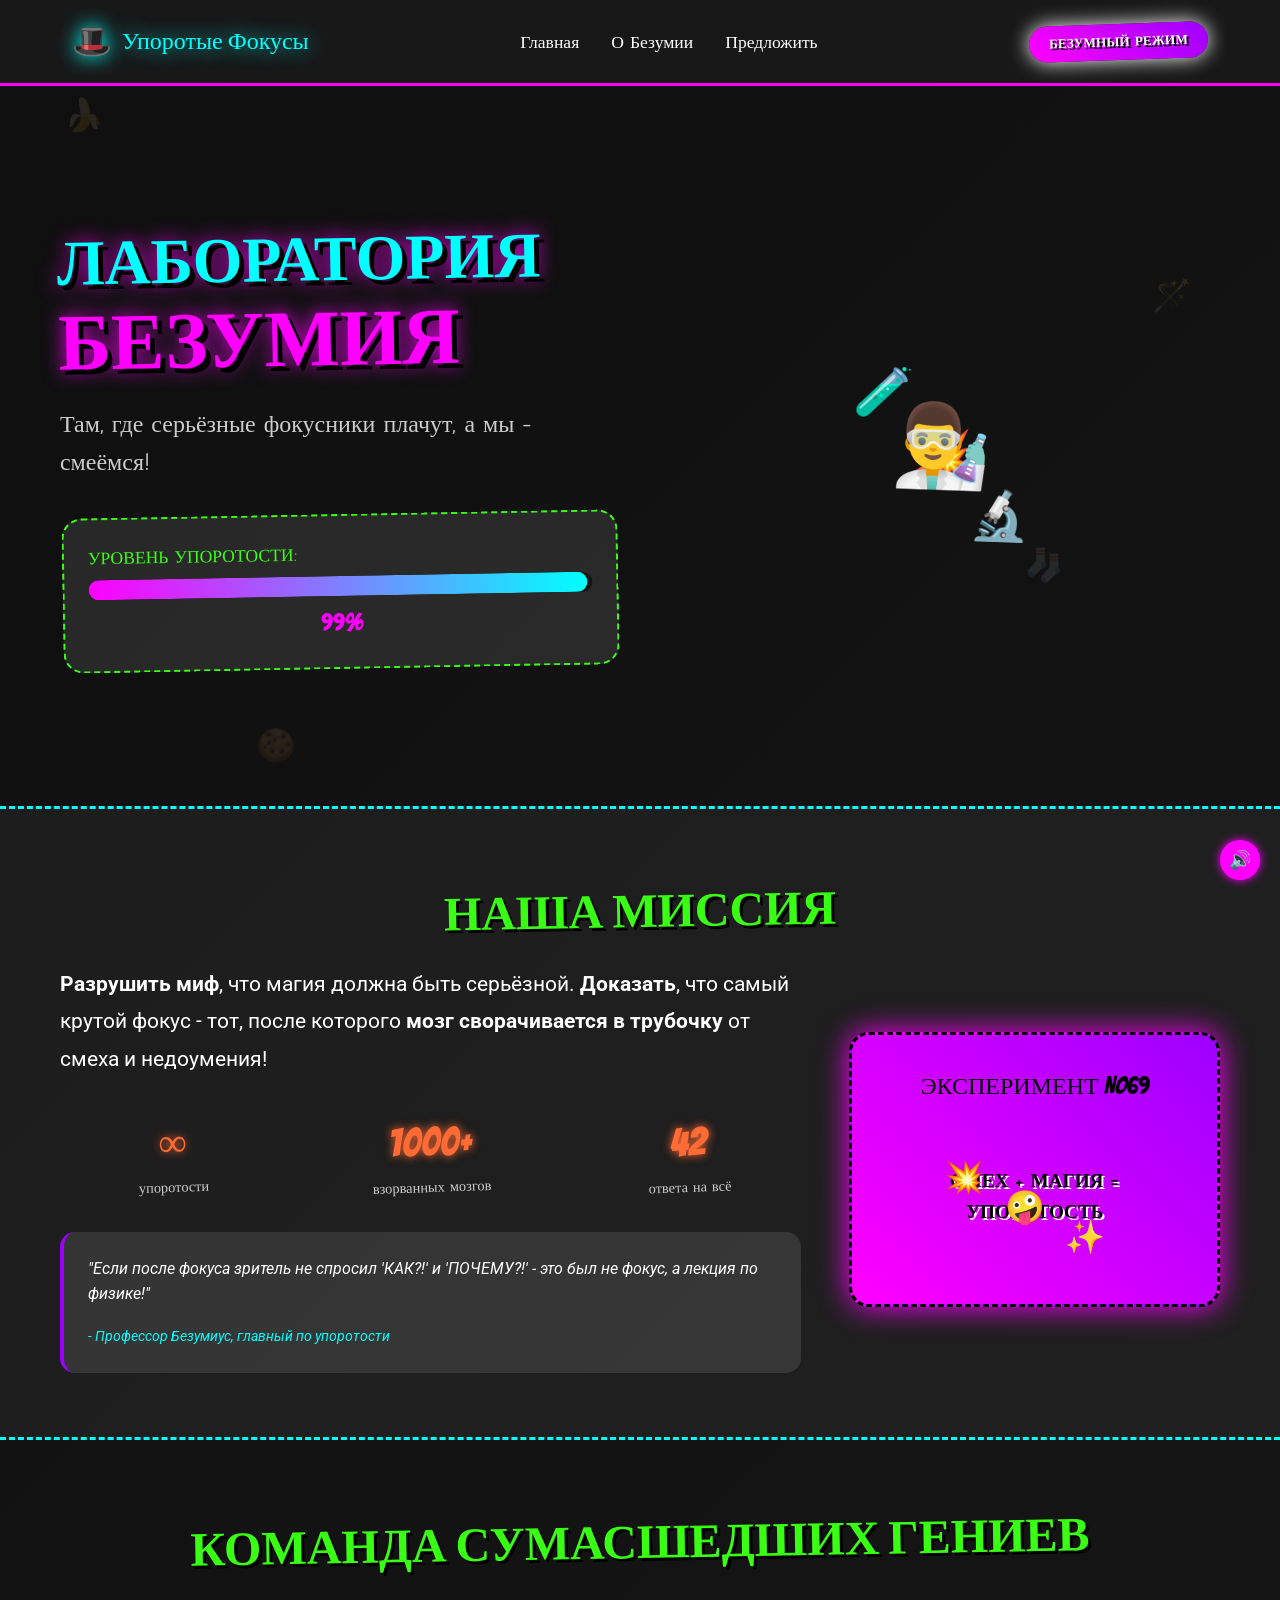
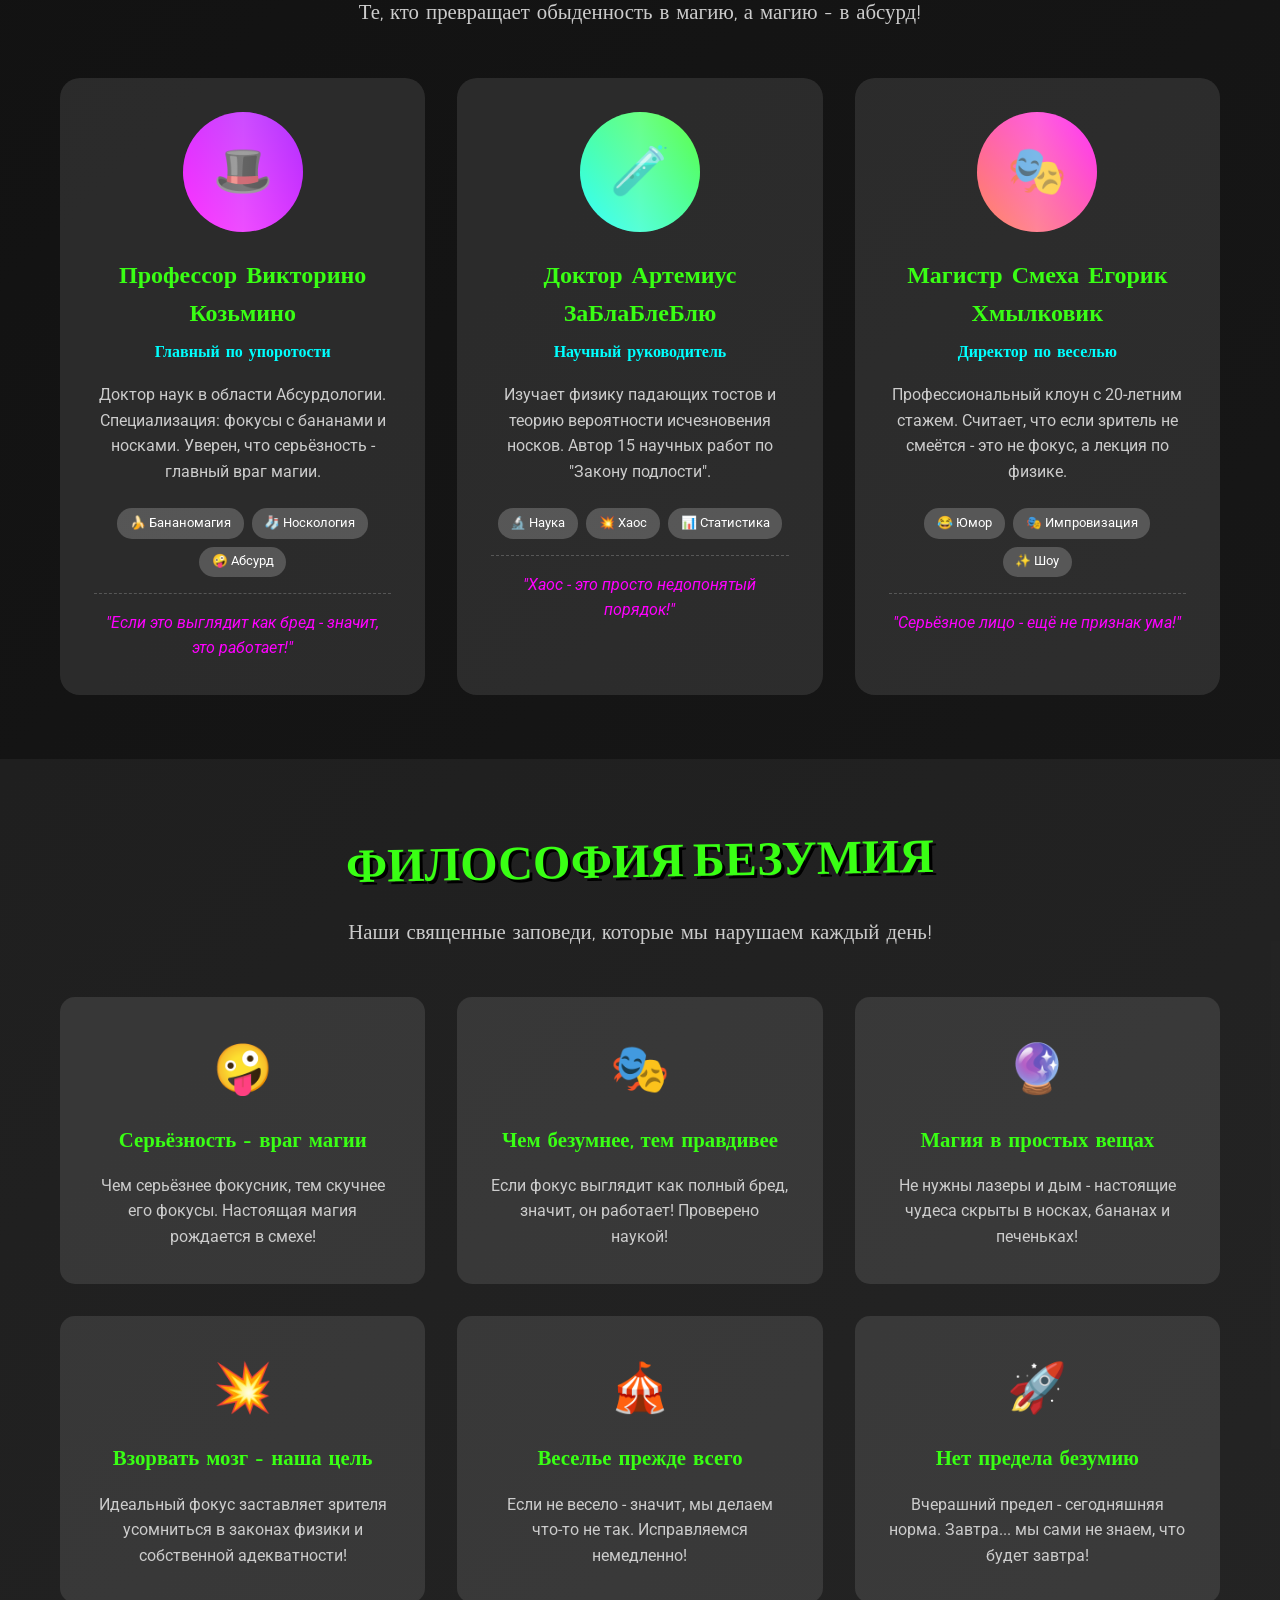
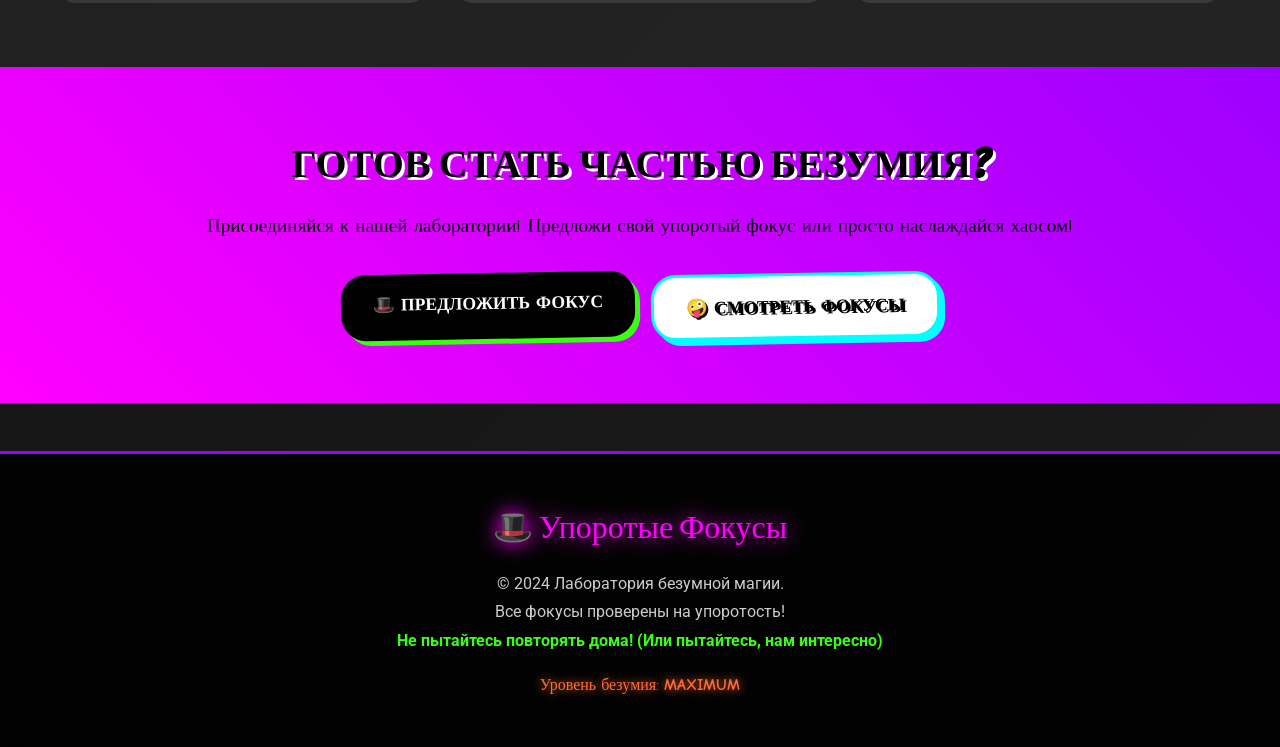
==== about.html @ af1452ff "старница типо "о нас"" ====
<!DOCTYPE html>
<html lang="ru">
<head>
    <meta charset="UTF-8">
    <meta name="viewport" content="width=device-width, initial-scale=1.0">
    <title>О Безумии - Упоротые Фокусы</title>
    <link rel="stylesheet" href="css/style.css">
    <link rel="stylesheet" href="css/about.css">
    <link rel="stylesheet" href="css/mad-mode.css">
    <link href="https://fonts.googleapis.com/css2?family=Bangers&family=Comic+Neue:wght@700&family=Roboto:wght@400;700&display=swap" rel="stylesheet">
</head>
<body>
    <!-- Безумный фон -->
    <div class="mad-background">
        <div class="floating-object banana">🍌</div>
        <div class="floating-object sock">🧦</div>
        <div class="floating-object cookie">🍪</div>
        <div class="floating-object wand">🪄</div>
    </div>

    <!-- Главный хедер -->
    <header class="main-header">
        <nav class="main-nav">
            <div class="nav-logo">
                <span class="logo-icon">🎩</span>
                <span class="logo-text">Упоротые Фокусы</span>
            </div>
            <ul class="nav-links">
                <li><a href="index.html" class="nav-link">Главная</a></li>
                <li><a href="about.html" class="nav-link active">О Безумии</a></li>
                <li><a href="submit.html" class="nav-link">Предложить</a></li>
            </ul>
            <button class="mad-button" id="mad-mode">БЕЗУМНЫЙ РЕЖИМ</button>
        </nav>
    </header>

    <!-- Герой секция -->
    <section class="about-hero">
        <div class="container">
            <div class="hero-content">
                <h1 class="hero-title">
                    <span class="title-part-1">ЛАБОРАТОРИЯ</span>
                    <span class="title-part-2">БЕЗУМИЯ</span>
                </h1>
                <p class="hero-subtitle">Там, где серьёзные фокусники плачут, а мы - смеёмся!</p>
                <div class="hero-madness">
                    <div class="madness-meter">
                        <div class="meter-label">УРОВЕНЬ УПОРОТОСТИ:</div>
                        <div class="meter-bar">
                            <div class="meter-fill" style="width: 99%"></div>
                        </div>
                        <div class="meter-value">99%</div>
                    </div>
                </div>
            </div>
            <div class="hero-visual">
                <div class="mad-scientist-lab">
                    <div class="lab-equipment">
                        <div class="flask flask-1">🧪</div>
                        <div class="flask flask-2">🔬</div>
                        <div class="flask flask-3">💥</div>
                    </div>
                    <div class="scientist">👨‍🔬</div>
                </div>
            </div>
        </div>
    </section>

    <!-- Наша миссия -->
    <section class="our-mission">
        <div class="container">
            <h2 class="section-title">НАША МИССИЯ</h2>
            <div class="mission-content">
                <div class="mission-text">
                    <p class="mission-statement">
                        <strong>Разрушить миф</strong>, что магия должна быть серьёзной. 
                        <strong>Доказать</strong>, что самый крутой фокус - тот, после которого 
                        <strong>мозг сворачивается в трубочку</strong> от смеха и недоумения!
                    </p>
                    
                    <div class="mission-stats">
                        <div class="stat">
                            <span class="stat-number">∞</span>
                            <span class="stat-label">упоротости</span>
                        </div>
                        <div class="stat">
                            <span class="stat-number">1000+</span>
                            <span class="stat-label">взорванных мозгов</span>
                        </div>
                        <div class="stat">
                            <span class="stat-number">42</span>
                            <span class="stat-label">ответа на всё</span>
                        </div>
                    </div>

                    <div class="mission-quote">
                        <blockquote>
                            "Если после фокуса зритель не спросил 'КАК?!' и 'ПОЧЕМУ?!' - 
                            это был не фокус, а лекция по физике!"
                        </blockquote>
                        <cite>- Профессор Безумиус, главный по упоротости</cite>
                    </div>
                </div>
                
                <div class="mission-visual">
                    <div class="mad-experiment">
                        <div class="experiment-title">ЭКСПЕРИМЕНТ №69</div>
                        <div class="experiment-content">
                            <div class="bubble bubble-1">💥</div>
                            <div class="bubble bubble-2">✨</div>
                            <div class="bubble bubble-3">🤪</div>
                            <div class="experiment-text">СМЕХ + МАГИЯ = УПОРОТОСТЬ</div>
                        </div>
                    </div>
                </div>
            </div>
        </div>
    </section>

    <!-- Команда безумцев -->
    <section class="our-team">
        <div class="container">
            <h2 class="section-title">КОМАНДА СУМАСШЕДШИХ ГЕНИЕВ</h2>
            <p class="section-subtitle">Те, кто превращает обыденность в магию, а магию - в абсурд!</p>
            
            <div class="team-grid">
                <!-- Профессор Безумиус -->
                <div class="team-member">
                    <div class="member-photo professor">
                        <div class="photo-content">🎩</div>
                        <div class="member-shine"></div>
                    </div>
                    <h3>Профессор Викторино Козьмино</h3>
                    <p class="member-role">Главный по упоротости</p>
                    <p class="member-bio">
                        Доктор наук в области Абсурдологии. 
                        Специализация: фокусы с бананами и носками. 
                        Уверен, что серьёзность - главный враг магии.
                    </p>
                    <div class="member-skills">
                        <span class="skill">🍌 Бананомагия</span>
                        <span class="skill">🧦 Носкология</span>
                        <span class="skill">🤪 Абсурд</span>
                    </div>
                    <div class="member-quote">
                        "Если это выглядит как бред - значит, это работает!"
                    </div>
                </div>

                <!-- Доктор Хаос -->
                <div class="team-member">
                    <div class="member-photo doctor">
                        <div class="photo-content">🧪</div>
                        <div class="member-shine"></div>
                    </div>
                    <h3>Доктор Артемиус ЗаБлаБлеБлю</h3>
                    <p class="member-role">Научный руководитель</p>
                    <p class="member-bio">
                        Изучает физику падающих тостов и теорию вероятности 
                        исчезновения носков. Автор 15 научных работ по "Закону подлости".
                    </p>
                    <div class="member-skills">
                        <span class="skill">🔬 Наука</span>
                        <span class="skill">💥 Хаос</span>
                        <span class="skill">📊 Статистика</span>
                    </div>
                    <div class="member-quote">
                        "Хаос - это просто недопонятый порядок!"
                    </div>
                </div>

                <!-- Магистр Смеха -->
                <div class="team-member">
                    <div class="member-photo magister">
                        <div class="photo-content">🎭</div>
                        <div class="member-shine"></div>
                    </div>
                    <h3>Магистр Смеха Егорик Хмылковик</h3>
                    <p class="member-role">Директор по веселью</p>
                    <p class="member-bio">
                        Профессиональный клоун с 20-летним стажем. 
                        Считает, что если зритель не смеётся - это не фокус, 
                        а лекция по физике.
                    </p>
                    <div class="member-skills">
                        <span class="skill">😂 Юмор</span>
                        <span class="skill">🎭 Импровизация</span>
                        <span class="skill">✨ Шоу</span>
                    </div>
                    <div class="member-quote">
                        "Серьёзное лицо - ещё не признак ума!"
                    </div>
                </div>
            </div>
        </div>
    </section>

    <!-- Наша философия -->
    <section class="our-philosophy">
        <div class="container">
            <h2 class="section-title">ФИЛОСОФИЯ БЕЗУМИЯ</h2>
            <p class="section-subtitle">Наши священные заповеди, которые мы нарушаем каждый день!</p>
            
            <div class="philosophy-grid">
                <div class="philosophy-card">
                    <div class="philosophy-icon">🤪</div>
                    <h3>Серьёзность - враг магии</h3>
                    <p>Чем серьёзнее фокусник, тем скучнее его фокусы. Настоящая магия рождается в смехе!</p>
                </div>
                
                <div class="philosophy-card">
                    <div class="philosophy-icon">🎭</div>
                    <h3>Чем безумнее, тем правдивее</h3>
                    <p>Если фокус выглядит как полный бред, значит, он работает! Проверено наукой!</p>
                </div>
                
                <div class="philosophy-card">
                    <div class="philosophy-icon">🔮</div>
                    <h3>Магия в простых вещах</h3>
                    <p>Не нужны лазеры и дым - настоящие чудеса скрыты в носках, бананах и печеньках!</p>
                </div>

                <div class="philosophy-card">
                    <div class="philosophy-icon">💥</div>
                    <h3>Взорвать мозг - наша цель</h3>
                    <p>Идеальный фокус заставляет зрителя усомниться в законах физики и собственной адекватности!</p>
                </div>

                <div class="philosophy-card">
                    <div class="philosophy-icon">🎪</div>
                    <h3>Веселье прежде всего</h3>
                    <p>Если не весело - значит, мы делаем что-то не так. Исправляемся немедленно!</p>
                </div>

                <div class="philosophy-card">
                    <div class="philosophy-icon">🚀</div>
                    <h3>Нет предела безумию</h3>
                    <p>Вчерашний предел - сегодняшняя норма. Завтра... мы сами не знаем, что будет завтра!</p>
                </div>
            </div>
        </div>
    </section>

    <!-- Призыв к действию -->
    <section class="cta-section">
        <div class="container">
            <div class="cta-content">
                <h2>ГОТОВ СТАТЬ ЧАСТЬЮ БЕЗУМИЯ?</h2>
                <p>Присоединяйся к нашей лаборатории! Предложи свой упоротый фокус или просто наслаждайся хаосом!</p>
                <div class="cta-buttons">
                    <a href="submit.html" class="cta-button primary">🎩 ПРЕДЛОЖИТЬ ФОКУС</a>
                    <a href="index.html" class="cta-button secondary">🤪 СМОТРЕТЬ ФОКУСЫ</a>
                </div>
            </div>
        </div>
    </section>

    <!-- Футер -->
    <footer class="main-footer">
        <div class="container">
            <div class="footer-content">
                <div class="footer-logo">
                    🎩 Упоротые Фокусы
                </div>
                <p class="footer-text">
                    © 2024 Лаборатория безумной магии.<br>
                    Все фокусы проверены на упоротость!<br>
                    <span class="warning">Не пытайтесь повторять дома! (Или пытайтесь, нам интересно)</span>
                </p>
                <div class="footer-madness">
                    <span class="madness-level">Уровень безумия: <strong>MAXIMUM</strong></span>
                </div>
            </div>
        </div>
    </footer>

    <script src="js/main.js"></script>
    <script src="js/utils/cursor-effects.js"></script>
    <script src="js/utils/cursor-trail.js"></script>
    <script src="js/mad-mode.js"></script>
</body>
</html>
---- css/style.css ----
/* CSS переменные для безумия */
:root {
    --neon-pink: #ff00ff;
    --electric-blue: #00ffff;
    --acid-green: #39ff14;
    --mad-purple: #9d00ff;
    --crazy-orange: #ff6b35;
    --dark-bg: #1a1a1a;
    --darker-bg: #0f0f0f;
    --paper-bg: #f5f5dc;
    
    /* Шрифты */
    --font-crazy: 'Bangers', cursive;
    --font-comic: 'Comic Neue', cursive;
    --font-main: 'Roboto', sans-serif;
    
    /* Эффекты */
    --glow: 0 0 20px currentColor;
    --mad-shadow: 5px 5px 0 #000;
}

/* Сброс и базовые стили */
* {
    margin: 0;
    padding: 0;
    box-sizing: border-box;
}

body {
    font-family: var(--font-main);
    background: linear-gradient(135deg, var(--darker-bg) 0%, var(--dark-bg) 100%);
    color: white;
    line-height: 1.6;
    overflow-x: hidden;
    position: relative;
}

.container {
    max-width: 1200px;
    margin: 0 auto;
    padding: 0 20px;
}

/* Безумный фон с плавающими объектами */
.mad-background {
    position: fixed;
    top: 0;
    left: 0;
    width: 100%;
    height: 100%;
    pointer-events: none;
    z-index: -1;
    opacity: 0.1;
}

.floating-object {
    position: absolute;
    font-size: 2rem;
    animation: float 20s infinite linear;
}

.banana { top: 10%; left: 5%; animation-delay: 0s; }
.sock { top: 60%; left: 80%; animation-delay: -5s; }
.cookie { top: 80%; left: 20%; animation-delay: -10s; }
.wand { top: 30%; left: 90%; animation-delay: -15s; }

@keyframes float {
    0%, 100% { transform: translateY(0) rotate(0deg); }
    25% { transform: translateY(-20px) rotate(90deg); }
    50% { transform: translateY(0) rotate(180deg); }
    75% { transform: translateY(20px) rotate(270deg); }
}

/* Хедер */
.main-header {
    background: rgba(26, 26, 26, 0.95);
    backdrop-filter: blur(10px);
    border-bottom: 3px solid var(--neon-pink);
    position: sticky;
    top: 0;
    z-index: 1000;
}

.main-nav {
    display: flex;
    justify-content: space-between;
    align-items: center;
    padding: 1rem 2rem;
    max-width: 1200px;
    margin: 0 auto;
}

.nav-logo {
    display: flex;
    align-items: center;
    gap: 10px;
    font-family: var(--font-crazy);
    font-size: 1.5rem;
    color: var(--electric-blue);
    text-shadow: var(--glow);
}

.logo-icon {
    font-size: 2rem;
    animation: bounce 2s infinite;
}

@keyframes bounce {
    0%, 100% { transform: translateY(0); }
    50% { transform: translateY(-5px); }
}

.nav-links {
    display: flex;
    list-style: none;
    gap: 2rem;
}

.nav-link {
    color: white;
    text-decoration: none;
    font-family: var(--font-comic);
    font-size: 1.1rem;
    transition: all 0.3s ease;
    position: relative;
}

.nav-link:hover {
    color: var(--acid-green);
    text-shadow: var(--glow);
}

.nav-link::after {
    content: '';
    position: absolute;
    bottom: -5px;
    left: 0;
    width: 0;
    height: 2px;
    background: var(--acid-green);
    transition: width 0.3s ease;
}

.nav-link:hover::after {
    width: 100%;
}

.mad-button {
    background: linear-gradient(45deg, var(--neon-pink), var(--mad-purple));
    border: none;
    padding: 10px 20px;
    border-radius: 25px;
    color: white;
    font-family: var(--font-comic);
    font-weight: bold;
    cursor: pointer;
    text-shadow: 2px 2px 0 #000;
    box-shadow: var(--glow);
    transition: all 0.3s ease;
    transform: rotate(-2deg);
}

.mad-button:hover {
    transform: rotate(2deg) scale(1.1);
    box-shadow: 0 0 30px var(--neon-pink);
}

/* Герой секция */
.hero {
    display: grid;
    grid-template-columns: 1fr 1fr;
    align-items: center;
    min-height: 80vh;
    padding: 2rem;
    max-width: 1200px;
    margin: 0 auto;
    gap: 3rem;
}

.hero-content {
    transform: rotate(-1deg);
}

.hero-title {
    font-family: var(--font-crazy);
    font-size: 4rem;
    line-height: 1.1;
    margin-bottom: 1.5rem;
    text-shadow: 5px 5px 0 #000, 0 0 20px var(--neon-pink);
}

.title-part-1 {
    color: var(--electric-blue);
    display: block;
}

.title-part-2 {
    color: var(--neon-pink);
    display: block;
    font-size: 5rem;
}

.title-part-3 {
    color: var(--acid-green);
    display: block;
}

.hero-subtitle {
    font-family: var(--font-comic);
    font-size: 1.3rem;
    margin-bottom: 2rem;
    color: #ccc;
    transform: rotate(1deg);
}

.hero-stats {
    display: flex;
    gap: 2rem;
    margin-bottom: 2rem;
}

.stat {
    text-align: center;
    transform: rotate(-2deg);
}

.stat-number {
    display: block;
    font-family: var(--font-crazy);
    font-size: 2.5rem;
    color: var(--crazy-orange);
    text-shadow: var(--glow);
}

.stat-label {
    font-family: var(--font-comic);
    font-size: 0.9rem;
    color: #ccc;
}

.hero-actions {
    display: flex;
    gap: 1rem;
    flex-wrap: wrap;
}

.cta-button {
    padding: 15px 30px;
    border: none;
    border-radius: 50px;
    font-family: var(--font-comic);
    font-size: 1.1rem;
    font-weight: bold;
    cursor: pointer;
    text-shadow: 2px 2px 0 #000;
    transition: all 0.3s ease;
    transform: rotate(-1deg);
}

.cta-button.primary {
    background: linear-gradient(45deg, var(--neon-pink), var(--mad-purple));
    color: white;
    box-shadow: var(--glow);
}

.cta-button.secondary {
    background: transparent;
    color: var(--electric-blue);
    border: 3px solid var(--electric-blue);
    box-shadow: 0 0 15px var(--electric-blue);
}

.cta-button:hover {
    transform: rotate(2deg) scale(1.05);
    box-shadow: 0 0 30px currentColor;
}

/* Безумный телевизор */
.hero-visual {
    display: flex;
    justify-content: center;
    transform: rotate(2deg);
}

.mad-tv {
    background: linear-gradient(45deg, #333, #555);
    padding: 20px;
    border-radius: 20px;
    border: 5px solid var(--crazy-orange);
    box-shadow: 0 0 30px var(--crazy-orange), inset 0 0 20px rgba(0,0,0,0.5);
    position: relative;
}

.tv-screen {
    width: 300px;
    height: 200px;
    background: linear-gradient(45deg, var(--electric-blue), var(--acid-green));
    border: 3px solid #000;
    position: relative;
    overflow: hidden;
}

.static-overlay {
    position: absolute;
    top: 0;
    left: 0;
    width: 100%;
    height: 100%;
    background: repeating-linear-gradient(
        0deg,
        transparent,
        transparent 2px,
        rgba(255,255,255,0.1) 2px,
        rgba(255,255,255,0.1) 4px
    );
    animation: static 0.1s infinite;
}

@keyframes static {
    0% { transform: translateY(0); }
    100% { transform: translateY(4px); }
}

.tv-content {
    position: absolute;
    top: 50%;
    left: 50%;
    transform: translate(-50%, -50%);
}

.tv-text {
    font-family: var(--font-crazy);
    font-size: 1.5rem;
    color: black;
    animation: flicker 2s infinite;
}

@keyframes flicker {
    0%, 100% { opacity: 1; }
    50% { opacity: 0.7; }
}

.tv-knobs {
    display: flex;
    justify-content: space-between;
    margin-top: 10px;
}

.knob {
    width: 20px;
    height: 20px;
    background: var(--neon-pink);
    border-radius: 50%;
    border: 2px solid #000;
}

/* Секция фильтров */
.filters-section {
    padding: 3rem 0;
    background: rgba(255, 255, 255, 0.05);
    border-top: 3px dashed var(--acid-green);
    border-bottom: 3px dashed var(--acid-green);
}

.section-title {
    font-family: var(--font-crazy);
    font-size: 2.5rem;
    text-align: center;
    margin-bottom: 2rem;
    color: var(--electric-blue);
    text-shadow: var(--glow);
    transform: rotate(-1deg);
}

.filters {
    display: flex;
    justify-content: center;
    gap: 1rem;
    flex-wrap: wrap;
}

.filter-btn {
    padding: 12px 24px;
    border: 3px solid transparent;
    border-radius: 25px;
    background: rgba(255, 255, 255, 0.1);
    color: white;
    font-family: var(--font-comic);
    font-size: 1rem;
    font-weight: bold;
    cursor: pointer;
    transition: all 0.3s ease;
    transform: rotate(-1deg);
}

.filter-btn.active,
.filter-btn:hover {
    background: linear-gradient(45deg, var(--neon-pink), var(--mad-purple));
    transform: rotate(2deg) scale(1.1);
    box-shadow: var(--glow);
    border-color: white;
}

/* Футер */
.main-footer {
    background: rgba(0, 0, 0, 0.9);
    border-top: 3px solid var(--mad-purple);
    padding: 3rem 0;
    margin-top: 3rem;
}

.footer-content {
    text-align: center;
}

.footer-logo {
    font-family: var(--font-crazy);
    font-size: 2rem;
    color: var(--neon-pink);
    margin-bottom: 1rem;
    text-shadow: var(--glow);
}

.footer-text {
    color: #ccc;
    margin-bottom: 1rem;
    line-height: 1.8;
}

.warning {
    color: var(--acid-green);
    font-weight: bold;
}

.footer-madness {
    margin-top: 1rem;
}

.madness-level {
    font-family: var(--font-comic);
    color: var(--crazy-orange);
    text-shadow: 0 0 10px var(--crazy-orange);
}

/* Адаптивность */
@media (max-width: 768px) {
    .hero {
        grid-template-columns: 1fr;
        text-align: center;
        gap: 2rem;
    }
    
    .hero-title {
        font-size: 2.5rem;
    }
    
    .title-part-2 {
        font-size: 3rem;
    }
    
    .main-nav {
        flex-direction: column;
        gap: 1rem;
    }
    
    .nav-links {
        gap: 1rem;
    }
    
    .hero-stats {
        justify-content: center;
    }
    
    .tv-screen {
        width: 250px;
        height: 150px;
    }
}
/* ===== ЭФФЕКТЫ КУРСОРА ===== */

/* Скрываем стандартный курсор когда кастомный доступен */
body.has-custom-cursor {
    cursor: none !important;
}

/* Кастомный курсор */
.custom-cursor {
    position: fixed;
    width: 8px;
    height: 8px;
    background: var(--electric-blue);
    border-radius: 50%;
    pointer-events: none;
    z-index: 9999;
    mix-blend-mode: difference;
    transition: transform 0.1s ease, background 0.3s ease;
    box-shadow: 0 0 10px var(--electric-blue);
}

/* Фолловер курсора */
.cursor-follower {
    position: fixed;
    width: 40px;
    height: 40px;
    border: 2px solid var(--neon-pink);
    border-radius: 50%;
    pointer-events: none;
    z-index: 9998;
    transition: all 0.3s ease;
    mix-blend-mode: difference;
    box-shadow: 0 0 15px var(--neon-pink);
}

/* Частицы курсора */
.cursor-particle {
    position: fixed;
    pointer-events: none;
    z-index: 9997;
    border-radius: 50%;
}

/* Волна при клике */
.cursor-wave {
    position: fixed;
    border: 2px solid var(--acid-green);
    border-radius: 50%;
    pointer-events: none;
    z-index: 9996;
    transform: translate(-50%, -50%);
    transition: all 0.2s ease;
}

/* Состояния для интерактивных элементов */
a:hover ~ .custom-cursor,
button:hover ~ .custom-cursor,
.video-card:hover ~ .custom-cursor {
    transform: scale(1.5);
    background: var(--acid-green) !important;
}

a:hover ~ .cursor-follower,
button:hover ~ .cursor-follower, 
.video-card:hover ~ .cursor-follower {
    transform: scale(1.3) !important;
    border-color: var(--acid-green) !important;
    box-shadow: 0 0 25px var(--acid-green) !important;
}

/* Отключение кастомного курсора на мобильных */
@media (max-width: 768px) {
    body.has-custom-cursor {
        cursor: auto !important;
    }
    
    .custom-cursor,
    .cursor-follower,
    .cursor-particle {
        display: none !important;
    }
}

/* В css/style.css добавляем */
.video-card[data-category="cards"] {
    border-left: 4px solid #ff6b6b;
}

.video-card[data-category="coin"] {
    border-left: 4px solid #ffd166;
}

.video-card[data-category="rope"] {
    border-left: 4px solid #06d6a0;
}

.video-card[data-category="classic"] {
    border-left: 4px solid #118ab2;
}

.video-card[data-category="rubberband"] {
    border-left: 4px solid #ef476f;
}
---- css/about.css ----
/* ===== СТРАНИЦА "О БЕЗУМИИ" ===== */

/* Герой секция */
.about-hero {
    min-height: 80vh;
    display: flex;
    align-items: center;
    padding: 4rem 0;
    position: relative;
}

.about-hero .container {
    display: grid;
    grid-template-columns: 1fr 1fr;
    gap: 3rem;
    align-items: center;
}

.hero-content {
    transform: rotate(-1deg);
}

.about-hero .hero-title {
    font-family: var(--font-crazy);
    font-size: 4rem;
    line-height: 1.1;
    margin-bottom: 1.5rem;
    text-shadow: 5px 5px 0 #000, 0 0 20px var(--neon-pink);
}

.about-hero .title-part-1 {
    color: var(--electric-blue);
    display: block;
}

.about-hero .title-part-2 {
    color: var(--neon-pink);
    display: block;
    font-size: 5rem;
}

.about-hero .hero-subtitle {
    font-family: var(--font-comic);
    font-size: 1.5rem;
    margin-bottom: 2rem;
    color: #ccc;
    transform: rotate(1deg);
}

/* Индикатор безумия */
.hero-madness {
    margin-top: 2rem;
}

.madness-meter {
    background: rgba(255, 255, 255, 0.1);
    padding: 1.5rem;
    border-radius: 20px;
    border: 2px dashed var(--acid-green);
}

.meter-label {
    font-family: var(--font-comic);
    font-size: 1.1rem;
    margin-bottom: 0.5rem;
    color: var(--acid-green);
}

.meter-bar {
    width: 100%;
    height: 20px;
    background: rgba(0, 0, 0, 0.5);
    border-radius: 10px;
    overflow: hidden;
    margin-bottom: 0.5rem;
}

.meter-fill {
    height: 100%;
    background: linear-gradient(90deg, var(--neon-pink), var(--electric-blue));
    border-radius: 10px;
    animation: meterPulse 2s infinite alternate;
}

@keyframes meterPulse {
    0% { opacity: 0.7; }
    100% { opacity: 1; }
}

.meter-value {
    font-family: var(--font-crazy);
    font-size: 1.5rem;
    color: var(--neon-pink);
    text-align: center;
}

/* Лаборатория в герое */
.hero-visual {
    display: flex;
    justify-content: center;
    transform: rotate(2deg);
}

.mad-scientist-lab {
    position: relative;
    width: 300px;
    height: 300px;
}

.lab-equipment {
    position: absolute;
    width: 100%;
    height: 100%;
}

.flask {
    position: absolute;
    font-size: 3rem;
    animation: float 3s infinite ease-in-out;
}

.flask-1 {
    top: 20%;
    left: 20%;
    animation-delay: 0s;
}

.flask-2 {
    top: 60%;
    left: 60%;
    animation-delay: -1s;
}

.flask-3 {
    top: 40%;
    left: 40%;
    animation-delay: -2s;
}

.scientist {
    position: absolute;
    top: 50%;
    left: 50%;
    transform: translate(-50%, -50%);
    font-size: 5rem;
    animation: scientistBob 2s infinite ease-in-out;
}

@keyframes scientistBob {
    0%, 100% { transform: translate(-50%, -50%) rotate(0deg); }
    50% { transform: translate(-50%, -55%) rotate(5deg); }
}

/* Секция миссии */
.our-mission {
    padding: 4rem 0;
    background: rgba(255, 255, 255, 0.05);
    border-top: 3px dashed var(--electric-blue);
    border-bottom: 3px dashed var(--electric-blue);
}

.section-title {
    font-family: var(--font-crazy);
    font-size: 3rem;
    text-align: center;
    margin-bottom: 1rem;
    color: var(--acid-green);
    text-shadow: 3px 3px 0 #000;
}

.section-subtitle {
    font-family: var(--font-comic);
    font-size: 1.3rem;
    text-align: center;
    margin-bottom: 3rem;
    color: #ccc;
}

.mission-content {
    display: grid;
    grid-template-columns: 2fr 1fr;
    gap: 3rem;
    align-items: center;
}

.mission-statement {
    font-size: 1.3rem;
    line-height: 1.8;
    margin-bottom: 2rem;
    color: #fff;
}

.mission-stats {
    display: flex;
    gap: 2rem;
    margin-bottom: 2rem;
}

.mission-stats .stat {
    text-align: center;
    flex: 1;
}

.mission-stats .stat-number {
    display: block;
    font-family: var(--font-crazy);
    font-size: 2.5rem;
    color: var(--crazy-orange);
    text-shadow: 0 0 10px var(--crazy-orange);
}

.mission-stats .stat-label {
    font-family: var(--font-comic);
    font-size: 0.9rem;
    color: #ccc;
}

.mission-quote {
    background: rgba(255, 255, 255, 0.1);
    padding: 1.5rem;
    border-radius: 15px;
    border-left: 4px solid var(--mad-purple);
}

.mission-quote blockquote {
    font-style: italic;
    margin-bottom: 1rem;
    color: #fff;
}

.mission-quote cite {
    color: var(--electric-blue);
    font-size: 0.9rem;
}

/* Эксперимент */
.mad-experiment {
    background: linear-gradient(45deg, var(--neon-pink), var(--mad-purple));
    padding: 2rem;
    border-radius: 20px;
    text-align: center;
    border: 3px dashed #000;
    box-shadow: 0 0 30px var(--neon-pink);
    position: relative;
    overflow: hidden;
}

.experiment-title {
    font-family: var(--font-crazy);
    font-size: 1.5rem;
    margin-bottom: 1rem;
    color: #000;
}

.experiment-content {
    position: relative;
    height: 150px;
    display: flex;
    align-items: center;
    justify-content: center;
}

.bubble {
    position: absolute;
    font-size: 2rem;
    animation: bubbleFloat 3s infinite ease-in-out;
}

.bubble-1 {
    top: 20%;
    left: 20%;
    animation-delay: 0s;
}

.bubble-2 {
    top: 60%;
    left: 60%;
    animation-delay: -1s;
}

.bubble-3 {
    top: 40%;
    left: 40%;
    animation-delay: -2s;
}

.experiment-text {
    font-family: var(--font-comic);
    font-size: 1.2rem;
    font-weight: bold;
    color: #000;
    text-shadow: 2px 2px 0 #fff;
}

@keyframes bubbleFloat {
    0%, 100% { transform: translateY(0) scale(1); }
    50% { transform: translateY(-20px) scale(1.2); }
}

/* Команда */
.our-team {
    padding: 4rem 0;
}

.team-grid {
    display: grid;
    grid-template-columns: repeat(auto-fit, minmax(300px, 1fr));
    gap: 2rem;
    margin-top: 3rem;
}

.team-member {
    background: rgba(255, 255, 255, 0.1);
    padding: 2rem;
    border-radius: 20px;
    text-align: center;
    border: 2px solid transparent;
    transition: all 0.3s ease;
    position: relative;
    overflow: hidden;
}

.team-member:hover {
    transform: translateY(-10px) rotate(2deg);
    border-color: var(--acid-green);
    box-shadow: 0 10px 30px rgba(57, 255, 20, 0.3);
}

.member-photo {
    width: 120px;
    height: 120px;
    border-radius: 50%;
    margin: 0 auto 1.5rem;
    display: flex;
    align-items: center;
    justify-content: center;
    font-size: 3rem;
    position: relative;
    overflow: hidden;
}

.member-photo.professor {
    background: linear-gradient(45deg, var(--neon-pink), var(--mad-purple));
}

.member-photo.doctor {
    background: linear-gradient(45deg, var(--electric-blue), var(--acid-green));
}

.member-photo.magister {
    background: linear-gradient(45deg, var(--crazy-orange), var(--neon-pink));
}

.member-shine {
    position: absolute;
    top: -50%;
    left: -50%;
    width: 200%;
    height: 200%;
    background: linear-gradient(
        45deg,
        transparent,
        rgba(255, 255, 255, 0.3),
        transparent
    );
    transform: rotate(45deg);
    animation: shine 3s infinite;
}

@keyframes shine {
    0% { transform: translateX(-100%) translateY(-100%) rotate(45deg); }
    100% { transform: translateX(100%) translateY(100%) rotate(45deg); }
}

.team-member h3 {
    font-family: var(--font-comic);
    font-size: 1.5rem;
    margin-bottom: 0.5rem;
    color: var(--acid-green);
}

.member-role {
    font-family: var(--font-comic);
    color: var(--electric-blue);
    margin-bottom: 1rem;
    font-weight: bold;
}

.member-bio {
    color: #ccc;
    line-height: 1.6;
    margin-bottom: 1.5rem;
}

.member-skills {
    display: flex;
    flex-wrap: wrap;
    gap: 0.5rem;
    justify-content: center;
    margin-bottom: 1rem;
}

.skill {
    background: rgba(255, 255, 255, 0.2);
    padding: 0.3rem 0.8rem;
    border-radius: 15px;
    font-size: 0.8rem;
    color: #fff;
}

.member-quote {
    font-style: italic;
    color: var(--neon-pink);
    border-top: 1px dashed rgba(255, 255, 255, 0.2);
    padding-top: 1rem;
    margin-top: 1rem;
}

/* Философия */
.our-philosophy {
    padding: 4rem 0;
    background: rgba(255, 255, 255, 0.05);
}

.philosophy-grid {
    display: grid;
    grid-template-columns: repeat(auto-fit, minmax(300px, 1fr));
    gap: 2rem;
    margin-top: 3rem;
}

.philosophy-card {
    background: rgba(255, 255, 255, 0.1);
    padding: 2rem;
    border-radius: 15px;
    text-align: center;
    border: 2px solid transparent;
    transition: all 0.3s ease;
}

.philosophy-card:hover {
    transform: scale(1.05) rotate(-1deg);
    border-color: var(--electric-blue);
    box-shadow: 0 10px 25px rgba(0, 255, 255, 0.2);
}

.philosophy-icon {
    font-size: 3rem;
    margin-bottom: 1rem;
}

.philosophy-card h3 {
    font-family: var(--font-comic);
    font-size: 1.3rem;
    margin-bottom: 1rem;
    color: var(--acid-green);
}

.philosophy-card p {
    color: #ccc;
    line-height: 1.6;
}

/* История */
.our-history {
    padding: 4rem 0;
}

.history-timeline {
    max-width: 800px;
    margin: 3rem auto 0;
    position: relative;
}

.history-timeline::before {
    content: '';
    position: absolute;
    top: 0;
    bottom: 0;
    left: 50%;
    width: 4px;
    background: linear-gradient(to bottom, var(--neon-pink), var(--electric-blue));
    transform: translateX(-50%);
}

.timeline-item {
    display: flex;
    align-items: center;
    margin-bottom: 3rem;
    position: relative;
}

.timeline-item:nth-child(odd) {
    flex-direction: row-reverse;
}

.timeline-date {
    flex: 0 0 100px;
    text-align: center;
    font-family: var(--font-crazy);
    font-size: 1.5rem;
    color: var(--crazy-orange);
    background: var(--dark-bg);
    padding: 0.5rem;
    border: 2px solid var(--crazy-orange);
    border-radius: 10px;
    position: relative;
    z-index: 2;
}

.timeline-content {
    flex: 1;
    background: rgba(255, 255, 255, 0.1);
    padding: 1.5rem;
    border-radius: 15px;
    margin: 0 2rem;
    border: 1px solid rgba(255, 255, 255, 0.2);
}

.timeline-content h4 {
    font-family: var(--font-comic);
    color: var(--electric-blue);
    margin-bottom: 0.5rem;
}

.timeline-content p {
    color: #ccc;
    line-height: 1.6;
}

/* CTA секция */
.cta-section {
    padding: 4rem 0;
    background: linear-gradient(45deg, var(--neon-pink), var(--mad-purple));
    text-align: center;
}

.cta-content h2 {
    font-family: var(--font-crazy);
    font-size: 2.5rem;
    margin-bottom: 1rem;
    color: #000;
    text-shadow: 3px 3px 0 #fff;
}

.cta-content p {
    font-family: var(--font-comic);
    font-size: 1.2rem;
    margin-bottom: 2rem;
    color: #000;
}

.cta-buttons {
    display: flex;
    gap: 1rem;
    justify-content: center;
    flex-wrap: wrap;
}

.cta-button {
    padding: 1rem 2rem;
    border: none;
    border-radius: 25px;
    font-family: var(--font-comic);
    font-size: 1.1rem;
    font-weight: bold;
    text-decoration: none;
    transition: all 0.3s ease;
    transform: rotate(-1deg);
}

.cta-button.primary {
    background: #000;
    color: white;
    box-shadow: 5px 5px 0 var(--acid-green);
}

.cta-button.secondary {
    background: white;
    color: #000;
    box-shadow: 5px 5px 0 var(--electric-blue);
}

.cta-button:hover {
    transform: rotate(2deg) scale(1.05);
    box-shadow: 8px 8px 0 currentColor;
}

/* Адаптивность */
@media (max-width: 768px) {
    .about-hero .container {
        grid-template-columns: 1fr;
        text-align: center;
    }
    
    .about-hero .hero-title {
        font-size: 2.5rem;
    }
    
    .about-hero .title-part-2 {
        font-size: 3rem;
    }
    
    .mission-content {
        grid-template-columns: 1fr;
    }
    
    .mission-stats {
        flex-direction: column;
        gap: 1rem;
    }
    
    .history-timeline::before {
        left: 20px;
    }
    
    .timeline-item {
        flex-direction: row !important;
        align-items: flex-start;
    }
    
    .timeline-date {
        flex: 0 0 80px;
        margin-right: 1rem;
    }
    
    .timeline-content {
        margin: 0;
    }
    
    .cta-buttons {
        flex-direction: column;
        align-items: center;
    }
}
---- css/mad-mode.css ----
/* ===== БЕЗУМНЫЙ РЕЖИМ ===== */

/* Основные стили безумного режима */
.ultra-mad {
    /* Бешеная анимация всего сайта */
    animation: madShake 0.5s infinite !important;
    filter: hue-rotate(90deg) saturate(200%) brightness(1.2);
}

/* Дрожание элементов */
@keyframes madShake {
    0%, 100% { transform: translateX(0) rotate(0deg); }
    10% { transform: translateX(-2px) rotate(-0.5deg); }
    20% { transform: translateX(2px) rotate(0.5deg); }
    30% { transform: translateX(-2px) rotate(-0.5deg); }
    40% { transform: translateX(2px) rotate(0.5deg); }
    50% { transform: translateX(-2px) rotate(-0.5deg); }
    60% { transform: translateX(2px) rotate(0.5deg); }
    70% { transform: translateX(-2px) rotate(-0.5deg); }
    80% { transform: translateX(2px) rotate(0.5deg); }
    90% { transform: translateX(-2px) rotate(-0.5deg); }
}

.ultra-mad * {
    transition: all 0.1s ease !important;
}

/* Ускоренные плавающие объекты */
.ultra-mad .floating-object {
    animation-duration: 3s !important;
    opacity: 0.8 !important;
    font-size: 3rem !important;
}

/* Новые безумные объекты */
.ultra-mad .floating-object.crazy {
    animation: crazyFloat 2s infinite linear;
}

@keyframes crazyFloat {
    0% { transform: translate(0, 0) rotate(0deg) scale(1); }
    25% { transform: translate(20px, -20px) rotate(90deg) scale(1.2); }
    50% { transform: translate(40px, 0) rotate(180deg) scale(1); }
    75% { transform: translate(20px, 20px) rotate(270deg) scale(0.8); }
    100% { transform: translate(0, 0) rotate(360deg) scale(1); }
}

/* Безумные цвета текста */
.ultra-mad .hero-title span {
    animation: colorMadness 0.8s infinite alternate;
}

@keyframes colorMadness {
    0% { color: #ff00ff; text-shadow: 0 0 20px #ff00ff; }
    33% { color: #00ffff; text-shadow: 0 0 20px #00ffff; }
    66% { color: #39ff14; text-shadow: 0 0 20px #39ff14; }
    100% { color: #ff6b35; text-shadow: 0 0 20px #ff6b35; }
}

/* Сумасшедшие карточки видео */
.ultra-mad .video-card {
    animation: cardPulse 2s infinite;
    border: 3px dashed;
    border-image: linear-gradient(45deg, #ff00ff, #00ffff, #39ff14) 1;
}

@keyframes cardPulse {
    0%, 100% { transform: scale(1) rotate(-1deg); }
    50% { transform: scale(1.05) rotate(1deg); }
}

.ultra-mad .video-card:nth-child(odd) {
    transform: rotate(5deg) scale(1.1);
    background: linear-gradient(45deg, #ff00ff, #00ffff) !important;
}

.ultra-mad .video-card:nth-child(even) {
    transform: rotate(-5deg) scale(1.1);
    background: linear-gradient(45deg, #39ff14, #ff6b35) !important;
}

/* Безумные кнопки фильтров */
.ultra-mad .filter-btn {
    animation: buttonGlow 1s infinite alternate;
}

@keyframes buttonGlow {
    from { box-shadow: 0 0 10px currentColor; }
    to { box-shadow: 0 0 30px currentColor, 0 0 40px currentColor; }
}

/* Кнопка безумного режима в активном состоянии */
.ultra-mad .mad-button {
    background: linear-gradient(45deg, #ff0000, #ffff00) !important;
    animation: emergencyFlash 0.5s infinite alternate;
}

@keyframes emergencyFlash {
    from { background: linear-gradient(45deg, #ff0000, #ffff00); }
    to { background: linear-gradient(45deg, #ffff00, #ff0000); }
}

/* Следы курсора */
.cursor-trail {
    position: fixed;
    width: 20px;
    height: 20px;
    background: var(--neon-pink);
    border-radius: 50%;
    pointer-events: none;
    animation: trail 0.5s linear forwards;
    z-index: 9999;
}

@keyframes trail {
    0% { 
        opacity: 1;
        transform: scale(1);
    }
    100% { 
        opacity: 0;
        transform: scale(0);
    }
}

/* Безумный курсор */
.ultra-mad {
    cursor: url('data:image/svg+xml;utf8,<svg xmlns="http://www.w3.org/2000/svg" width="32" height="32"><text x="8" y="24" font-size="20">🪄</text></svg>'), auto;
}

/* Адаптивность для безумного режима */
@media (max-width: 768px) {
    .ultra-mad {
        animation: madShakeMobile 0.8s infinite;
    }
    
    @keyframes madShakeMobile {
        0%, 100% { transform: translateX(0) rotate(0deg); }
        25% { transform: translateX(-1px) rotate(-0.3deg); }
        50% { transform: translateX(1px) rotate(0.3deg); }
        75% { transform: translateX(-1px) rotate(-0.3deg); }
    }
}

/* ===== ПСИХОДЕЛИЧЕСКИЕ ВСПЫШКИ ===== */

.psychedelic-flash {
    position: fixed;
    top: 0;
    left: 0;
    width: 100%;
    height: 100%;
    pointer-events: none;
    z-index: 9990;
    opacity: 0;
    mix-blend-mode: overlay;
    transition: opacity 0.1s ease;
}

/* Дополнительные психоделические эффекты для безумного режима */
.ultra-mad {
    animation: madShake 0.5s infinite, colorPulse 2s infinite !important;
}

@keyframes colorPulse {
    0% {
        filter: hue-rotate(0deg) saturate(1);
    }
    25% {
        filter: hue-rotate(90deg) saturate(1.5);
    }
    50% {
        filter: hue-rotate(180deg) saturate(2);
    }
    75% {
        filter: hue-rotate(270deg) saturate(1.5);
    }
    100% {
        filter: hue-rotate(360deg) saturate(1);
    }
}

/* Пульсация текста */
.ultra-mad .hero-title span {
    animation: textPulse 1s infinite alternate !important;
}

@keyframes textPulse {
    0% {
        text-shadow: 
            0 0 10px currentColor,
            0 0 20px currentColor,
            0 0 30px currentColor;
    }
    100% {
        text-shadow: 
            0 0 20px currentColor,
            0 0 40px currentColor,
            0 0 60px currentColor,
            0 0 80px currentColor;
    }
}

/* Мерцание карточек */
.ultra-mad .video-card {
    animation: cardFlicker 2s infinite !important;
}

@keyframes cardFlicker {
    0%, 100% {
        box-shadow: 
            0 0 10px var(--neon-pink),
            0 0 20px var(--electric-blue);
    }
    25% {
        box-shadow: 
            0 0 15px var(--electric-blue),
            0 0 30px var(--acid-green);
    }
    50% {
        box-shadow: 
            0 0 20px var(--acid-green),
            0 0 40px var(--mad-purple);
    }
    75% {
        box-shadow: 
            0 0 15px var(--mad-purple),
            0 0 30px var(--neon-pink);
    }
}

/* Вращение плавающих объектов */
.ultra-mad .floating-object {
    animation: spinAndFloat 3s infinite linear !important;
}

@keyframes spinAndFloat {
    0% {
        transform: translate(0, 0) rotate(0deg) scale(1);
    }
    25% {
        transform: translate(20px, -20px) rotate(90deg) scale(1.2);
    }
    50% {
        transform: translate(40px, 0) rotate(180deg) scale(1);
    }
    75% {
        transform: translate(20px, 20px) rotate(270deg) scale(0.8);
    }
    100% {
        transform: translate(0, 0) rotate(360deg) scale(1);
    }
}

/* Психоделические узоры на фоне */
.ultra-mad::before {
    content: '';
    position: fixed;
    top: 0;
    left: 0;
    width: 100%;
    height: 100%;
    background: 
        repeating-linear-gradient(
            45deg,
            transparent,
            transparent 10px,
            rgba(255, 0, 255, 0.1) 10px,
            rgba(255, 0, 255, 0.1) 20px
        ),
        repeating-linear-gradient(
            -45deg,
            transparent,
            transparent 10px,
            rgba(0, 255, 255, 0.1) 10px,
            rgba(0, 255, 255, 0.1) 20px
        );
    z-index: -2;
    animation: patternMove 10s infinite linear;
}

@keyframes patternMove {
    0% {
        background-position: 0 0, 0 0;
    }
    100% {
        background-position: 100px 100px, -100px -100px;
    }
}

/* Эффект искажения для всего контента */
.ultra-mad .container {
    animation: warpEffect 5s infinite alternate;
}

@keyframes warpEffect {
    0% {
        transform: perspective(1000px) rotateX(0deg) rotateY(0deg);
    }
    25% {
        transform: perspective(1000px) rotateX(1deg) rotateY(1deg);
    }
    50% {
        transform: perspective(1000px) rotateX(-1deg) rotateY(-1deg);
    }
    75% {
        transform: perspective(1000px) rotateX(0.5deg) rotateY(-0.5deg);
    }
    100% {
        transform: perspective(1000px) rotateX(-0.5deg) rotateY(0.5deg);
    }
}

/* Мерцание кнопок */
.ultra-mad .mad-button,
.ultra-mad .filter-btn {
    animation: buttonFlicker 1.5s infinite !important;
}

@keyframes buttonFlicker {
    0%, 100% {
        filter: brightness(1) hue-rotate(0deg);
    }
    50% {
        filter: brightness(1.3) hue-rotate(180deg);
    }
}

/* ===== БЕЗУМНЫЙ РЕЖИМ ДЛЯ СТРАНИЦЫ "О БЕЗУМИИ" ===== */

.ultra-mad .about-hero {
    animation: heroMadShake 0.4s infinite !important;
}

@keyframes heroMadShake {
    0%, 100% { transform: translateX(0) rotate(0deg); }
    10% { transform: translateX(-3px) rotate(-1deg); }
    20% { transform: translateX(3px) rotate(1deg); }
    30% { transform: translateX(-3px) rotate(-1deg); }
    40% { transform: translateX(3px) rotate(1deg); }
    50% { transform: translateX(-2px) rotate(-0.5deg); }
    60% { transform: translateX(2px) rotate(0.5deg); }
    70% { transform: translateX(-2px) rotate(-0.5deg); }
    80% { transform: translateX(2px) rotate(0.5deg); }
    90% { transform: translateX(-1px) rotate(-0.3deg); }
}

/* Анимации для команды */
.ultra-mad .team-member {
    animation: teamMemberPulse 2s infinite alternate !important;
}

@keyframes teamMemberPulse {
    0% {
        transform: scale(1) rotate(0deg);
        box-shadow: 0 0 20px var(--neon-pink);
    }
    100% {
        transform: scale(1.02) rotate(1deg);
        box-shadow: 0 0 40px var(--electric-blue);
    }
}

/* Анимации для философии */
.ultra-mad .philosophy-card {
    animation: philosophyFloat 3s infinite ease-in-out !important;
}

@keyframes philosophyFloat {
    0%, 100% {
        transform: translateY(0) rotate(0deg);
    }
    50% {
        transform: translateY(-10px) rotate(2deg);
    }
}

/* Анимации для таймлайна */
.ultra-mad .timeline-item {
    animation: timelineShake 4s infinite ease-in-out !important;
}

@keyframes timelineShake {
    0%, 100% {
        transform: translateX(0);
    }
    25% {
        transform: translateX(-2px);
    }
    75% {
        transform: translateX(2px);
    }
}

/* Анимации для CTA секции */
.ultra-mad .cta-section {
    animation: ctaPulse 2s infinite alternate !important;
}

@keyframes ctaPulse {
    0% {
        background: linear-gradient(45deg, var(--neon-pink), var(--mad-purple));
    }
    100% {
        background: linear-gradient(45deg, var(--electric-blue), var(--acid-green));
    }
}

/* Анимации для индикатора безумия */
.ultra-mad .madness-meter {
    animation: meterGlow 1s infinite alternate !important;
}

@keyframes meterGlow {
    0% {
        box-shadow: 0 0 10px var(--acid-green);
    }
    100% {
        box-shadow: 0 0 30px var(--acid-green), 0 0 50px var(--acid-green);
    }
}

.ultra-mad .meter-fill {
    animation: meterFlow 2s infinite linear !important;
}

@keyframes meterFlow {
    0% {
        background: linear-gradient(90deg, var(--neon-pink), var(--electric-blue));
    }
    25% {
        background: linear-gradient(90deg, var(--electric-blue), var(--acid-green));
    }
    50% {
        background: linear-gradient(90deg, var(--acid-green), var(--mad-purple));
    }
    75% {
        background: linear-gradient(90deg, var(--mad-purple), var(--crazy-orange));
    }
    100% {
        background: linear-gradient(90deg, var(--crazy-orange), var(--neon-pink));
    }
}

/* Анимации для лаборатории */
.ultra-mad .flask {
    animation: flaskMadFloat 2s infinite ease-in-out !important;
}

@keyframes flaskMadFloat {
    0%, 100% {
        transform: translateY(0) rotate(0deg) scale(1);
    }
    25% {
        transform: translateY(-20px) rotate(90deg) scale(1.2);
    }
    50% {
        transform: translateY(0) rotate(180deg) scale(1);
    }
    75% {
        transform: translateY(20px) rotate(270deg) scale(0.8);
    }
}

.ultra-mad .scientist {
    animation: scientistMadBob 1s infinite ease-in-out !important;
}

@keyframes scientistMadBob {
    0%, 100% {
        transform: translate(-50%, -50%) rotate(0deg) scale(1);
    }
    25% {
        transform: translate(-50%, -60%) rotate(10deg) scale(1.1);
    }
    50% {
        transform: translate(-50%, -50%) rotate(0deg) scale(1);
    }
    75% {
        transform: translate(-50%, -40%) rotate(-10deg) scale(0.9);
    }
}

/* Анимации для эксперимента */
.ultra-mad .mad-experiment {
    animation: experimentPulse 1.5s infinite alternate !important;
}

@keyframes experimentPulse {
    0% {
        transform: scale(1);
        box-shadow: 0 0 30px var(--neon-pink);
    }
    100% {
        transform: scale(1.05);
        box-shadow: 0 0 50px var(--electric-blue), 0 0 70px var(--acid-green);
    }
}

.ultra-mad .bubble {
    animation: bubbleMadFloat 1.5s infinite ease-in-out !important;
}

@keyframes bubbleMadFloat {
    0%, 100% {
        transform: translateY(0) scale(1);
        filter: hue-rotate(0deg);
    }
    50% {
        transform: translateY(-30px) scale(1.5);
        filter: hue-rotate(180deg);
    }
}

/* Анимации для цитат */
.ultra-mad .mission-quote,
.ultra-mad .member-quote {
    animation: quoteGlow 2s infinite alternate !important;
}

@keyframes quoteGlow {
    0% {
        border-left-color: var(--mad-purple);
        box-shadow: inset 4px 0 0 var(--mad-purple);
    }
    100% {
        border-left-color: var(--electric-blue);
        box-shadow: inset 4px 0 0 var(--electric-blue);
    }
}

/* Анимации для навыков */
.ultra-mad .skill {
    animation: skillBounce 1s infinite alternate !important;
}

@keyframes skillBounce {
    0% {
        transform: translateY(0);
    }
    100% {
        transform: translateY(-5px);
    }
}

/* Анимации для иконок философии */
.ultra-mad .philosophy-icon {
    animation: iconSpin 3s infinite linear !important;
}

@keyframes iconSpin {
    0% {
        transform: rotate(0deg) scale(1);
    }
    50% {
        transform: rotate(180deg) scale(1.2);
    }
    100% {
        transform: rotate(360deg) scale(1);
    }
}

/* Анимации для дат в таймлайне */
.ultra-mad .timeline-date {
    animation: datePulse 2s infinite alternate !important;
}

@keyframes datePulse {
    0% {
        background: var(--dark-bg);
        color: var(--crazy-orange);
    }
    100% {
        background: var(--crazy-orange);
        color: var(--dark-bg);
    }
}

/* Анимации для кнопок CTA */
.ultra-mad .cta-button {
    animation: ctaButtonMad 1s infinite alternate !important;
}

@keyframes ctaButtonMad {
    0% {
        transform: rotate(-1deg) scale(1);
    }
    100% {
        transform: rotate(2deg) scale(1.05);
    }
}

/* Убедимся что видео фон работает на странице "О безумии" */
.ultra-mad .psychedelic-video-background {
    display: block !important;
}

/* Улучшаем читаемость текста на странице "О безумии" */
.ultra-mad .mission-statement,
.ultra-mad .member-bio,
.ultra-mad .philosophy-card p,
.ultra-mad .timeline-content p {
    text-shadow: 
        0 0 10px rgba(0, 0, 0, 0.8),
        0 0 20px rgba(0, 0, 0, 0.6),
        2px 2px 4px rgba(0, 0, 0, 0.9) !important;
}

/* Делаем карточки полупрозрачными */
.ultra-mad .team-member,
.ultra-mad .philosophy-card,
.ultra-mad .timeline-content,
.ultra-mad .mission-quote {
    background: rgba(26, 26, 26, 0.8) !important;
    backdrop-filter: blur(10px);
}
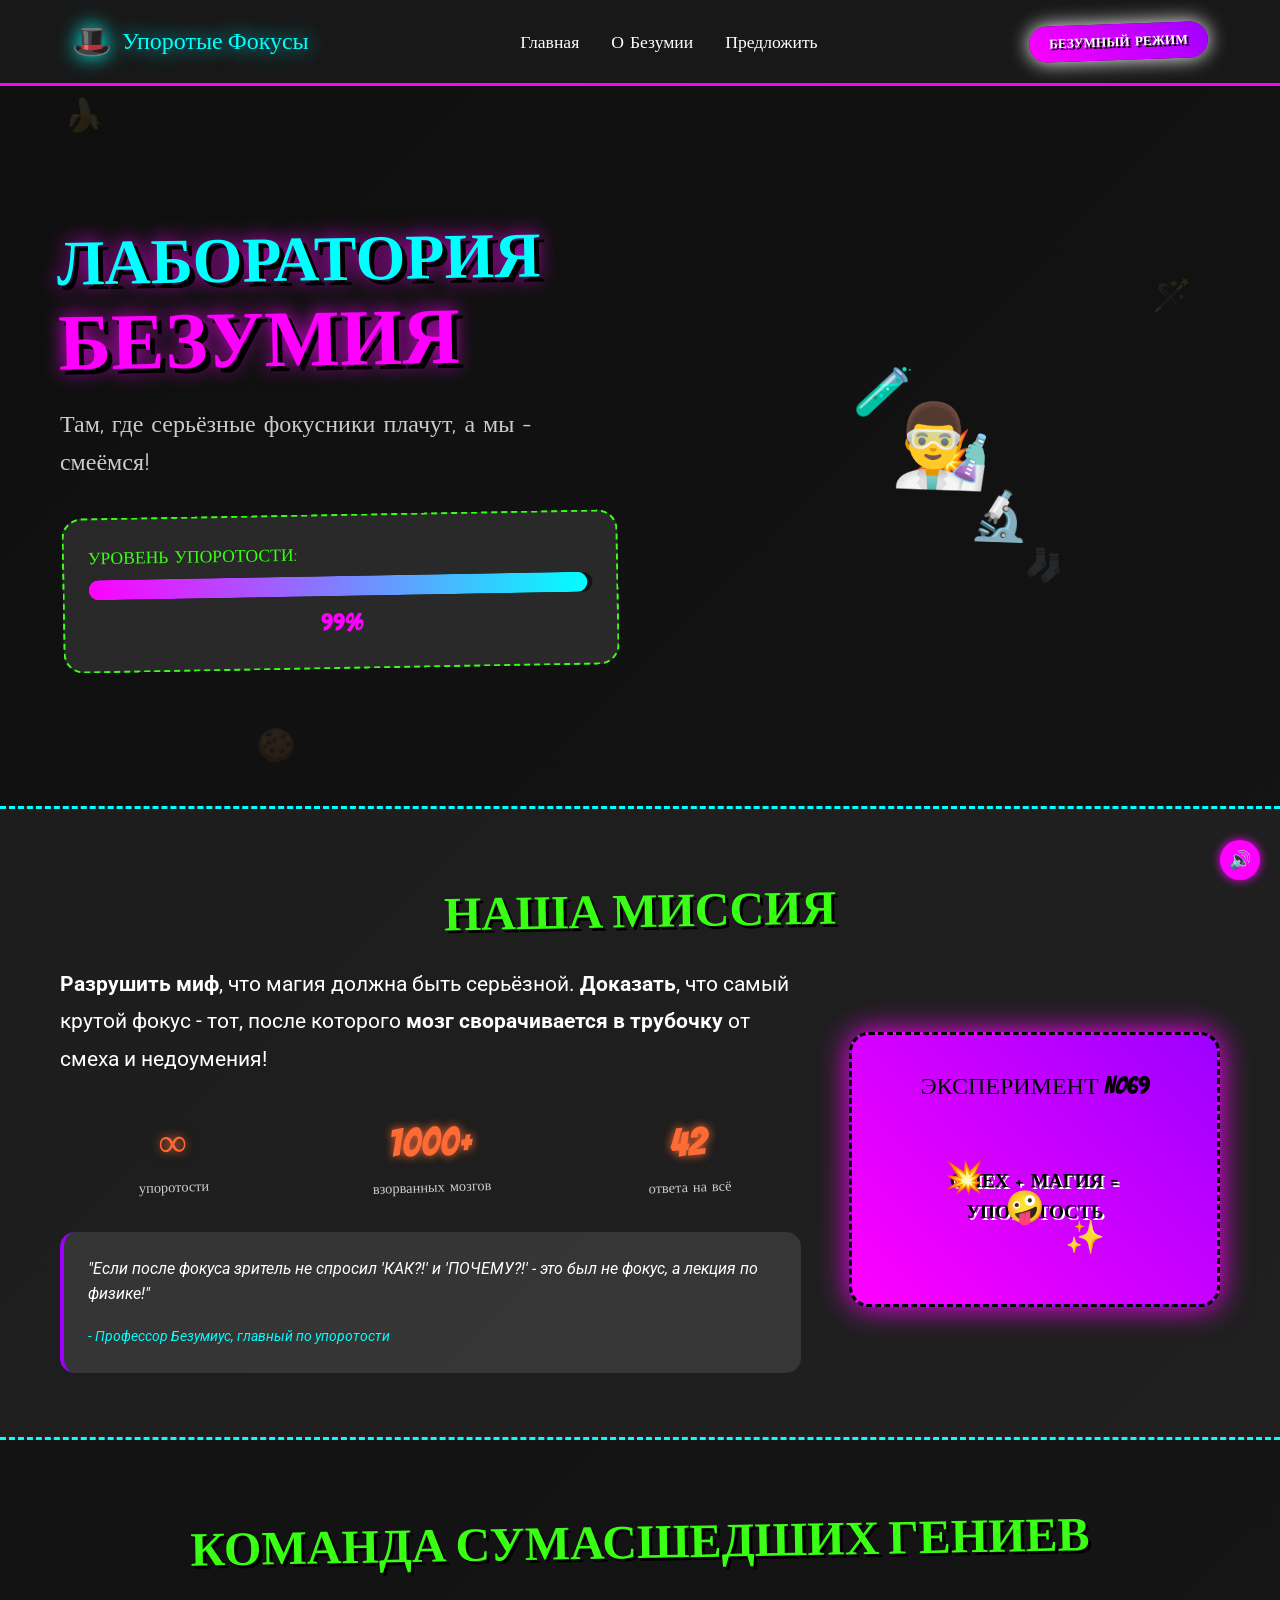
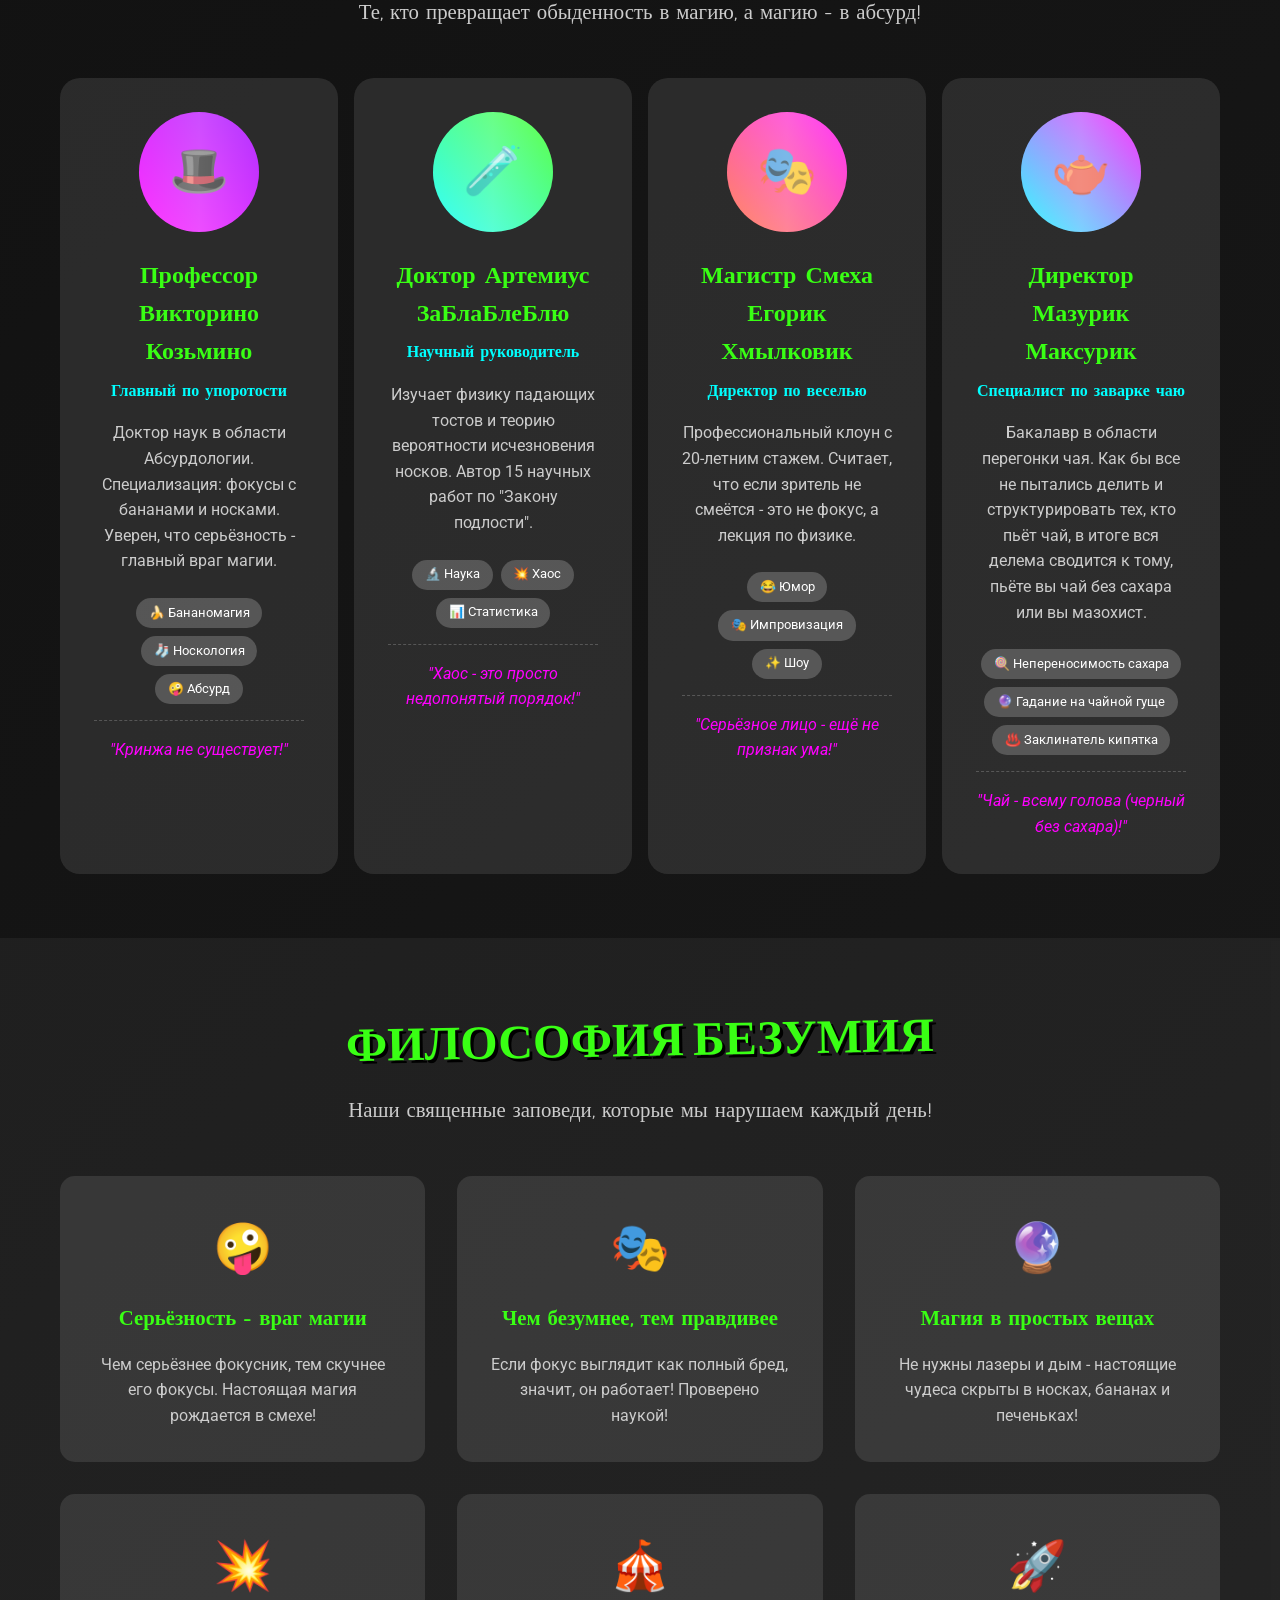
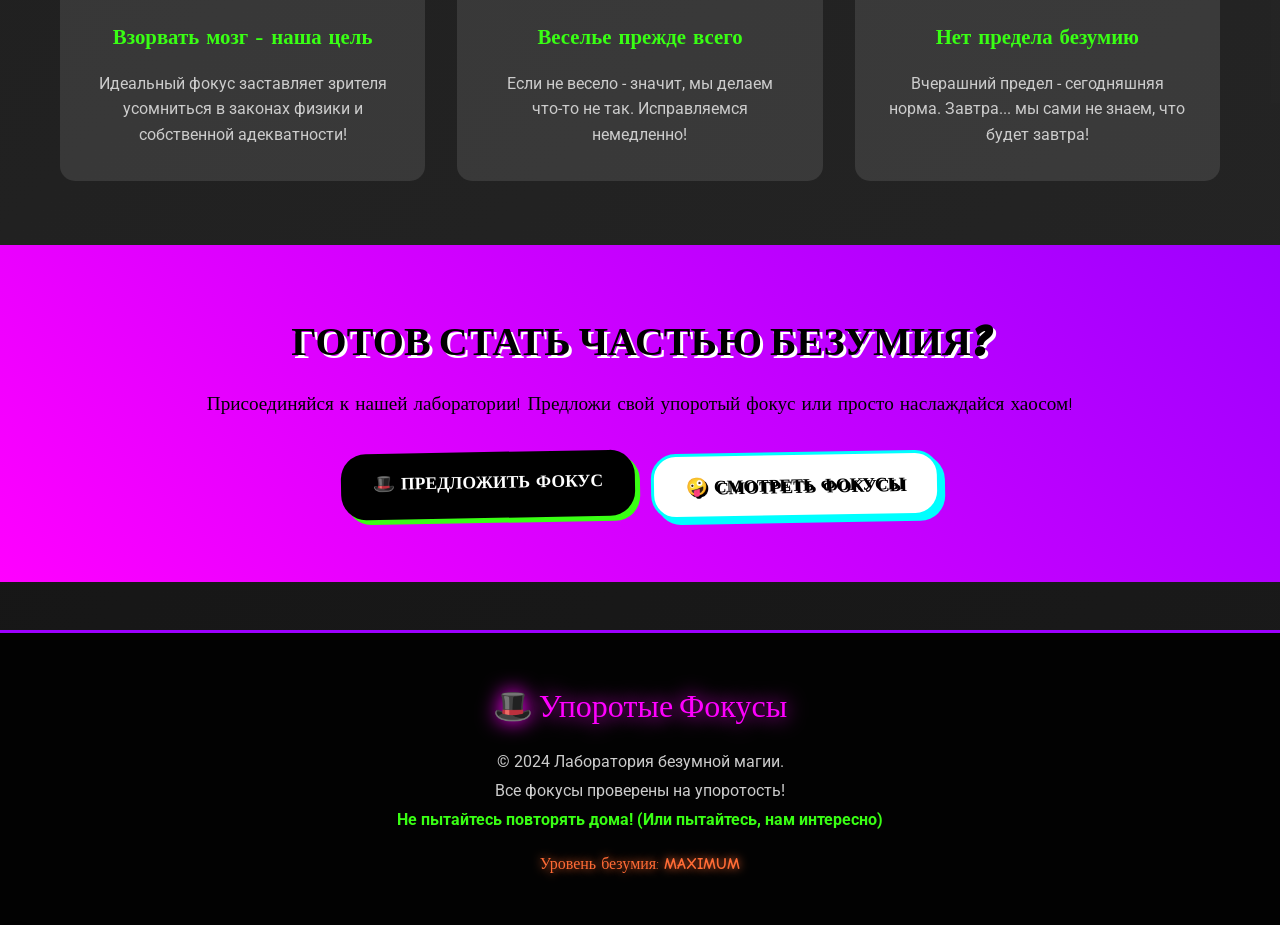
==== commit d5cf64c2: "максим добавился" ====
--- a/about.html
+++ b/about.html
@@ -143,7 +143,7 @@
                         <span class="skill">🤪 Абсурд</span>
                     </div>
                     <div class="member-quote">
-                        "Если это выглядит как бред - значит, это работает!"
+                        "Кринжа не существует!"
                     </div>
                 </div>
 
@@ -189,6 +189,29 @@
                     </div>
                     <div class="member-quote">
                         "Серьёзное лицо - ещё не признак ума!"
+                    </div>
+                </div>
+
+                <div class="team-member">
+                    <div class="member-photo director">
+                        <div class="photo-content">🫖</div>
+                        <div class="member-shine"></div>
+                    </div>
+                    <h3>Директор Мазурик Максурик</h3>
+                    <p class="member-role">Специалист по заварке чаю</p>
+                    <p class="member-bio">
+                        Бакалавр в области перегонки чая. 
+                        Как бы все не пытались делить и структурировать
+                        тех, кто пьёт чай, в итоге вся делема сводится к тому,
+                        пьёте вы чай без сахара или вы мазохист.
+                    </p>
+                    <div class="member-skills">
+                        <span class="skill">🍭 Непереносимость сахара</span>
+                        <span class="skill">🔮 Гадание на чайной гуще</span>
+                        <span class="skill">♨️ Заклинатель кипятка</span>
+                    </div>
+                    <div class="member-quote">
+                        "Чай - всему голова (черный без сахара)!"
                     </div>
                 </div>
             </div>
@@ -275,6 +298,7 @@
     </footer>
 
     <script src="js/main.js"></script>
+    <script src="js/utils/sound-manager.js"></script>
     <script src="js/utils/cursor-effects.js"></script>
     <script src="js/utils/cursor-trail.js"></script>
     <script src="js/mad-mode.js"></script>
--- a/css/about.css
+++ b/css/about.css
@@ -304,8 +304,8 @@
 
 .team-grid {
     display: grid;
-    grid-template-columns: repeat(auto-fit, minmax(300px, 1fr));
-    gap: 2rem;
+    grid-template-columns: 1fr 1fr 1fr 1fr;
+    gap: 1rem;
     margin-top: 3rem;
 }
 
@@ -349,6 +349,10 @@
 
 .member-photo.magister {
     background: linear-gradient(45deg, var(--crazy-orange), var(--neon-pink));
+}
+
+.member-photo.director {
+    background: linear-gradient(45deg, var(--electric-blue), var(--neon-pink));
 }
 
 .member-shine {
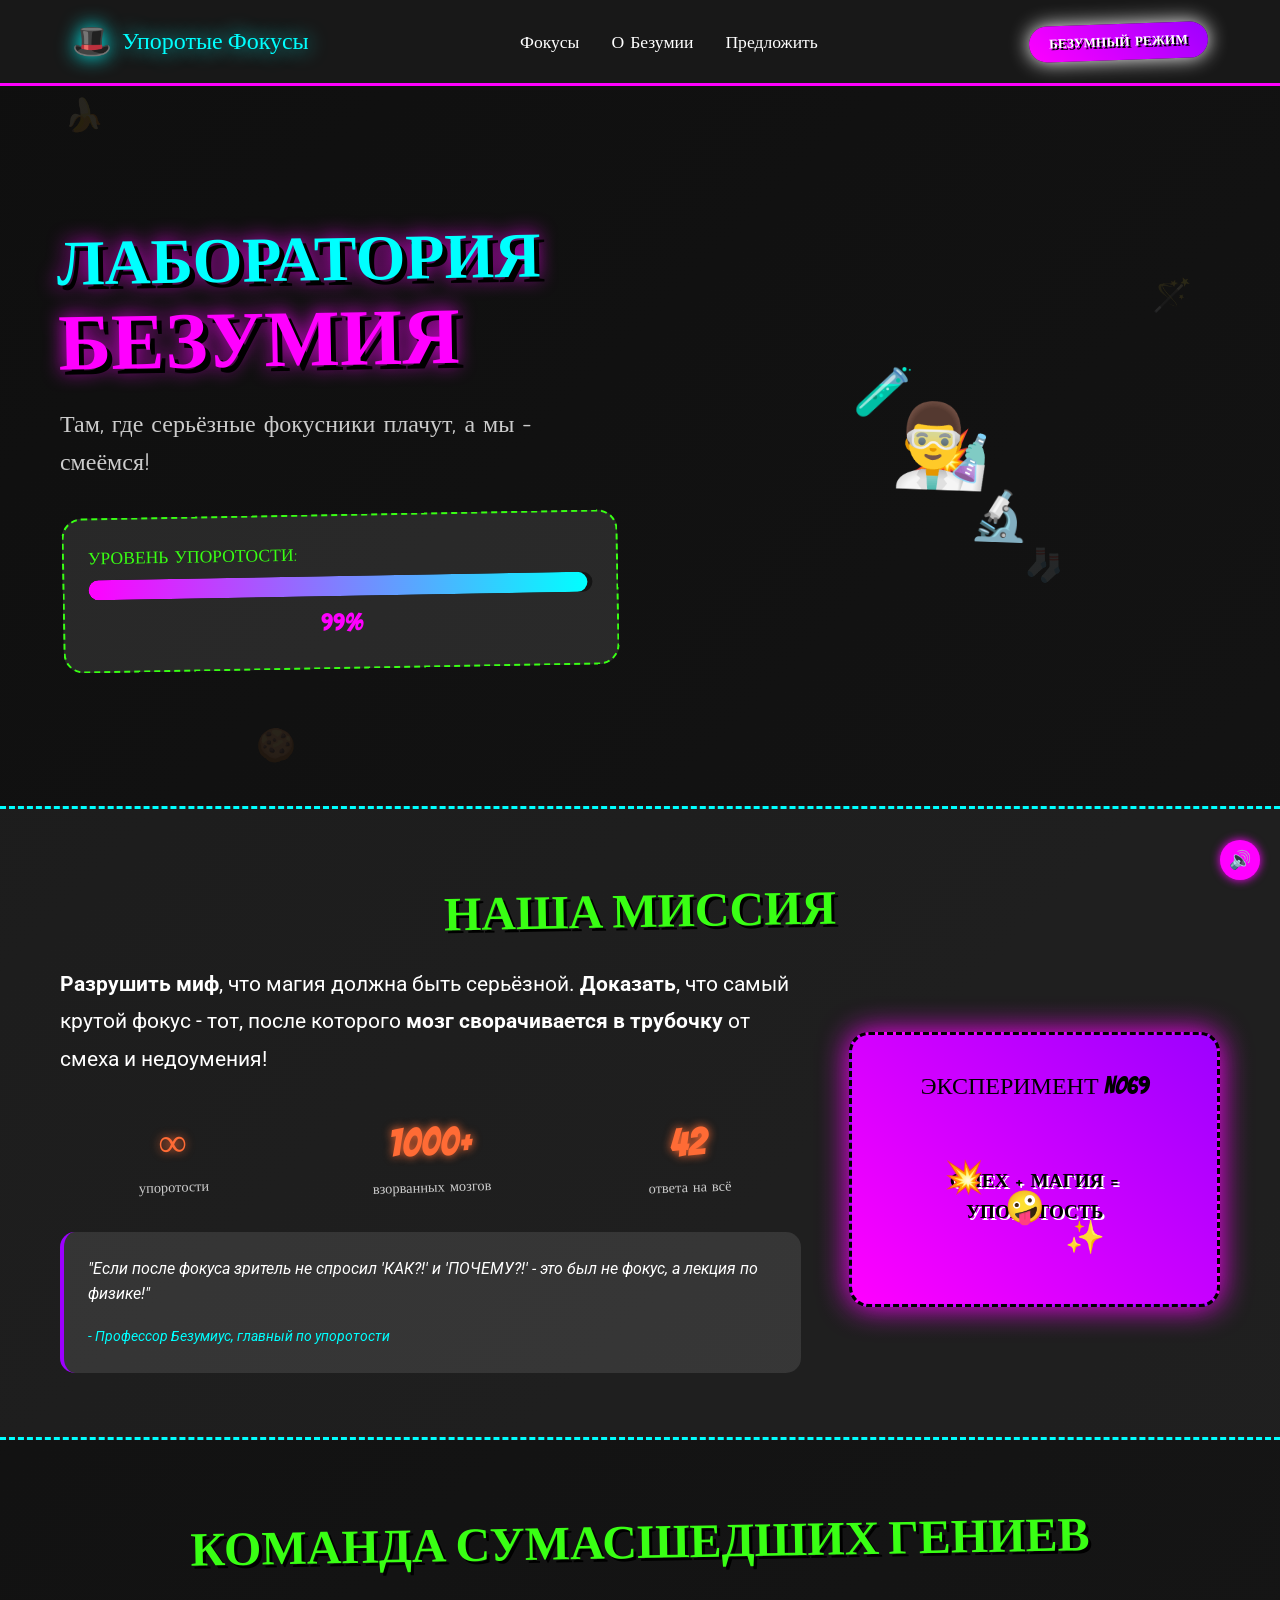
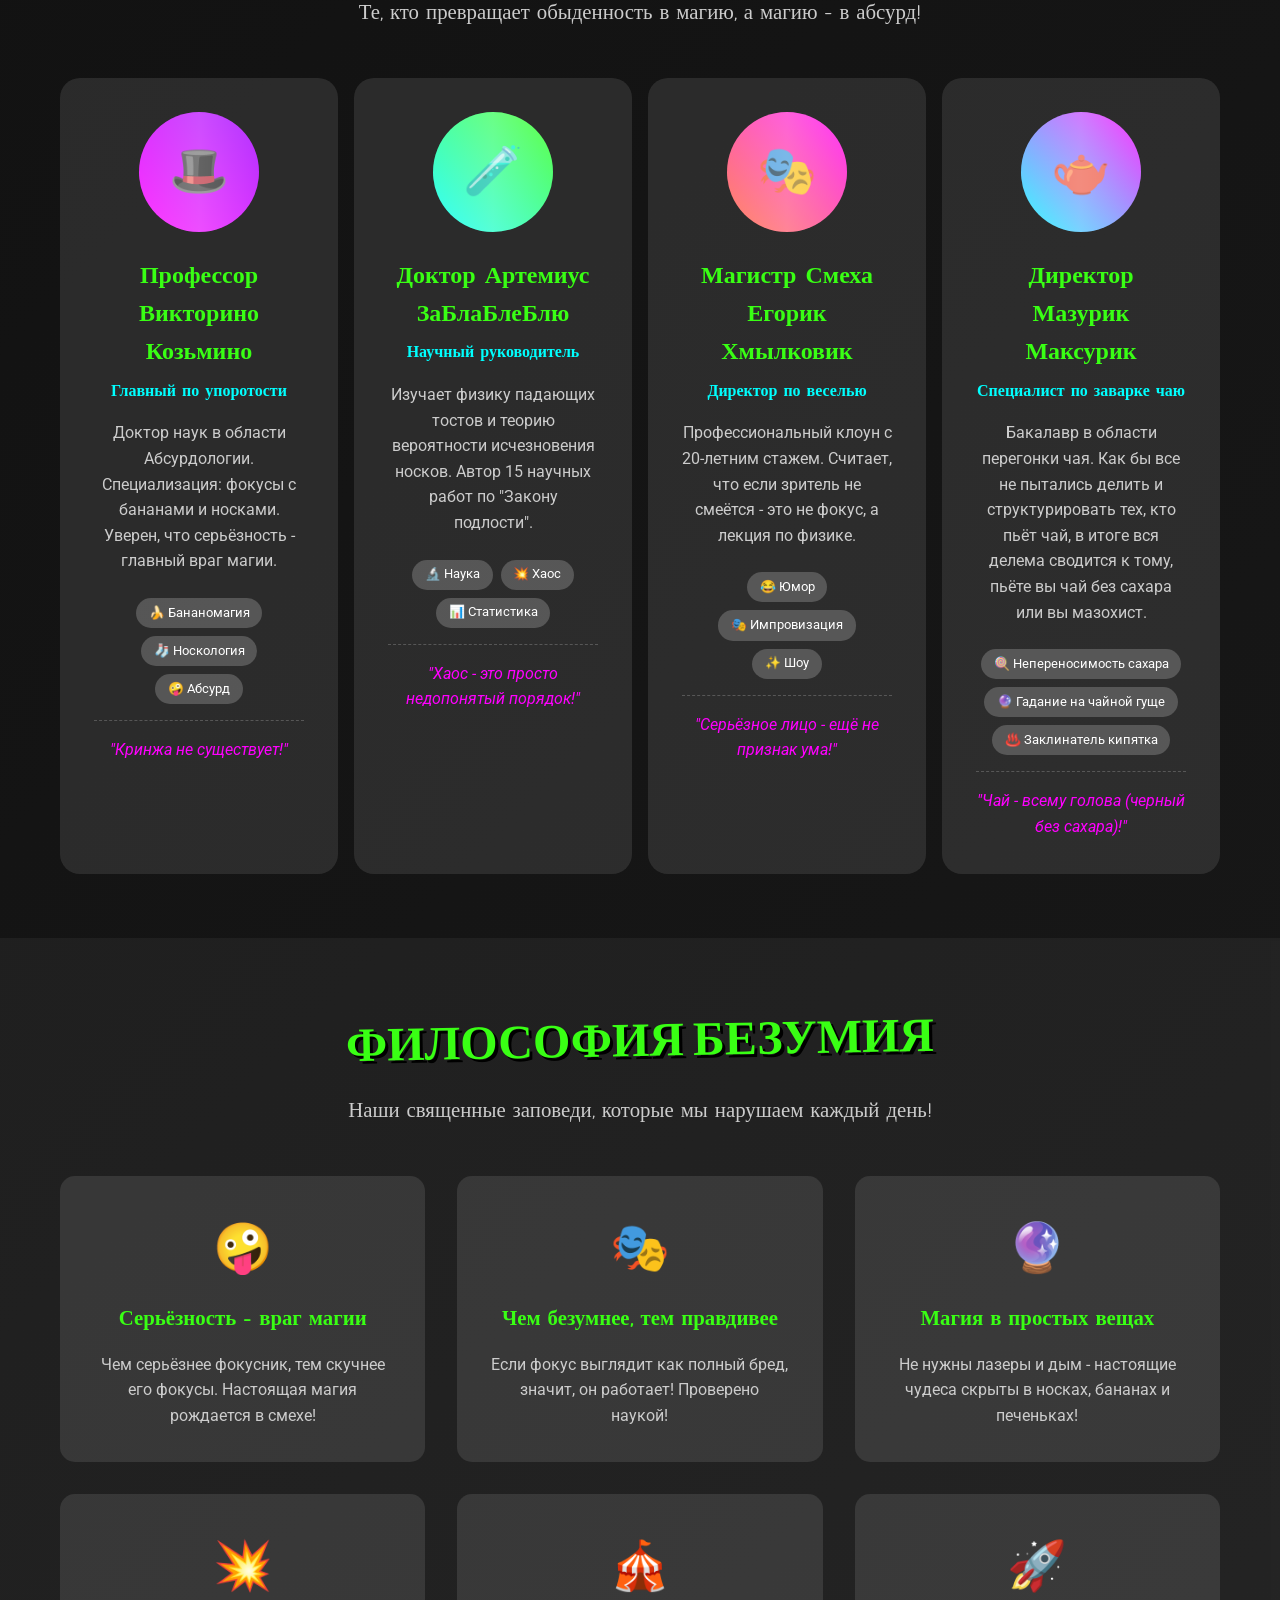
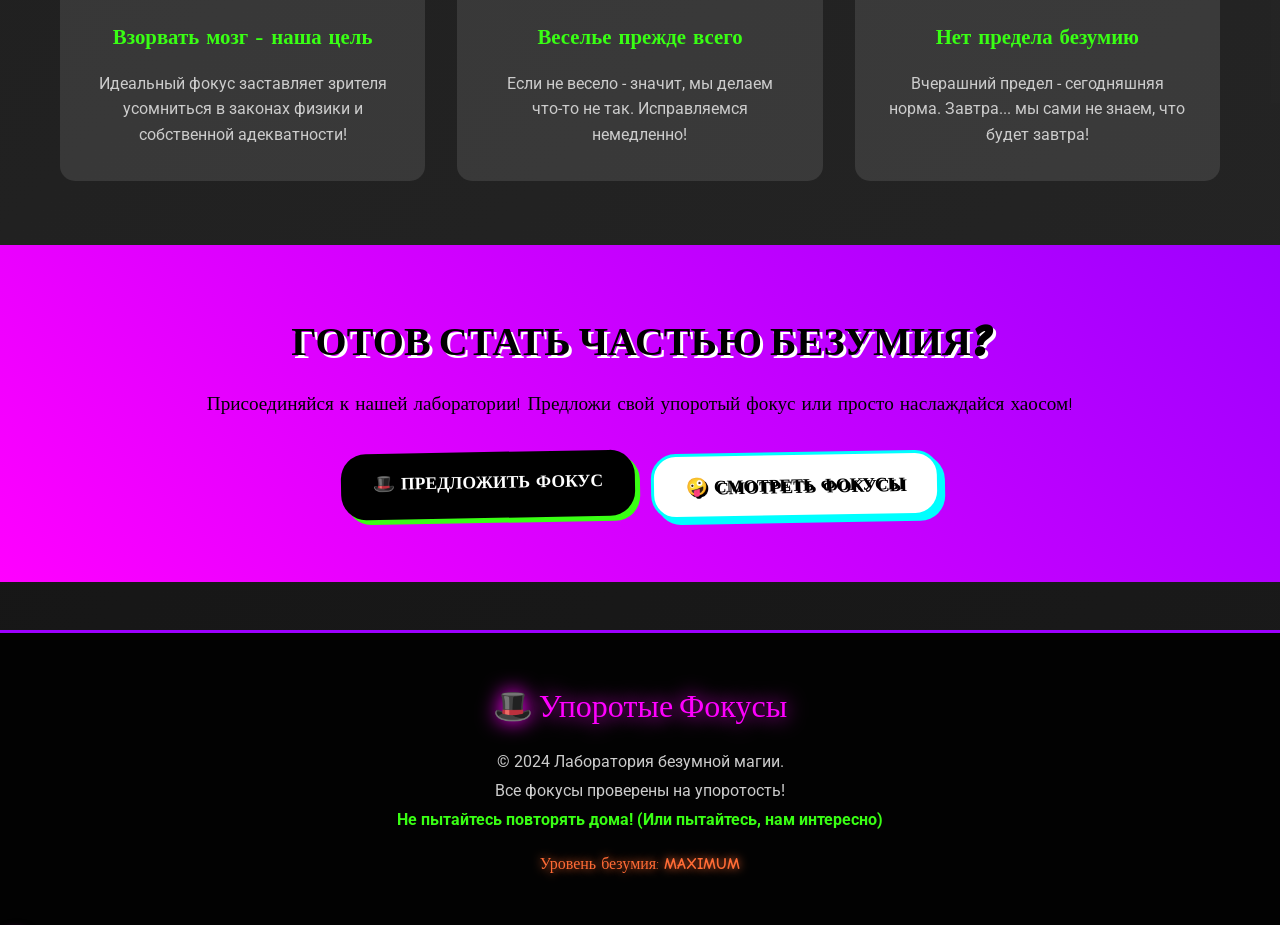
==== commit af1999f7: "больше безумия" ====
--- a/about.html
+++ b/about.html
@@ -26,7 +26,7 @@
                 <span class="logo-text">Упоротые Фокусы</span>
             </div>
             <ul class="nav-links">
-                <li><a href="index.html" class="nav-link">Главная</a></li>
+                <li><a href="index.html" class="nav-link">Фокусы</a></li>
                 <li><a href="about.html" class="nav-link active">О Безумии</a></li>
                 <li><a href="submit.html" class="nav-link">Предложить</a></li>
             </ul>
@@ -297,6 +297,8 @@
         </div>
     </footer>
 
+    <script src="js/crazy-explosions.js"></script>
+    <script src="js/psychedelic-effects.js"></script>
     <script src="js/main.js"></script>
     <script src="js/utils/sound-manager.js"></script>
     <script src="js/utils/cursor-effects.js"></script>
--- a/css/mad-mode.css
+++ b/css/mad-mode.css
@@ -613,4 +613,316 @@
 .ultra-mad .mission-quote {
     background: rgba(26, 26, 26, 0.8) !important;
     backdrop-filter: blur(10px);
+}
+
+/* ===== ПСИХОДЕЛИЧЕСКИЕ ЭФФЕКТЫ ===== */
+
+/* Анимация падения частиц */
+@keyframes particleFall {
+    0% {
+        transform: translateY(0) rotate(0deg) scale(1);
+        opacity: 1;
+    }
+    100% {
+        transform: translateY(100vh) rotate(360deg) scale(0);
+        opacity: 0;
+    }
+}
+
+/* Дополнительные эффекты тряски */
+@keyframes ultraMadShake {
+    0%, 100% { 
+        transform: translateX(0) rotate(0deg) scale(1);
+    }
+    10% { 
+        transform: translateX(-5px) rotate(-1deg) scale(1.01);
+    }
+    20% { 
+        transform: translateX(5px) rotate(1deg) scale(0.99);
+    }
+    30% { 
+        transform: translateX(-5px) rotate(-1deg) scale(1.01);
+    }
+    40% { 
+        transform: translateX(5px) rotate(1deg) scale(0.99);
+    }
+    50% { 
+        transform: translateX(-3px) rotate(-0.5deg) scale(1.02);
+    }
+    60% { 
+        transform: translateX(3px) rotate(0.5deg) scale(0.98);
+    }
+    70% { 
+        transform: translateX(-3px) rotate(-0.5deg) scale(1.02);
+    }
+    80% { 
+        transform: translateX(3px) rotate(0.5deg) scale(0.98);
+    }
+    90% { 
+        transform: translateX(-2px) rotate(-0.3deg) scale(1.01);
+    }
+}
+
+/* Усиленная версия безумного режима */
+.ultra-mad {
+    animation: ultraMadShake 0.2s infinite !important;
+}
+
+/* Эффект искажения для видео карточек */
+.ultra-mad .video-card {
+    animation: cardWarp 3s infinite ease-in-out !important;
+}
+
+@keyframes cardWarp {
+    0%, 100% {
+        border-radius: 15px;
+        transform: perspective(1000px) rotateX(0) rotateY(0);
+    }
+    25% {
+        border-radius: 20px 10px 20px 10px;
+        transform: perspective(1000px) rotateX(5deg) rotateY(2deg);
+    }
+    50% {
+        border-radius: 10px 20px 10px 20px;
+        transform: perspective(1000px) rotateX(-3deg) rotateY(-2deg);
+    }
+    75% {
+        border-radius: 15px 15px 25px 25px;
+        transform: perspective(1000px) rotateX(2deg) rotateY(5deg);
+    }
+}
+
+/* Пульсация кнопок */
+.ultra-mad .mad-button,
+.ultra-mad .filter-btn {
+    animation: buttonPulse 0.5s infinite alternate !important;
+}
+
+@keyframes buttonPulse {
+    0% {
+        box-shadow: 
+            0 0 10px currentColor,
+            0 0 20px currentColor;
+    }
+    100% {
+        box-shadow: 
+            0 0 20px currentColor,
+            0 0 40px currentColor,
+            0 0 60px currentColor;
+    }
+}
+
+/* Мерцание текста */
+.ultra-mad .hero-title,
+.ultra-mad .section-title {
+    animation: textFlicker 1s infinite alternate !important;
+}
+
+@keyframes textFlicker {
+    0%, 100% {
+        opacity: 1;
+        filter: hue-rotate(0deg);
+    }
+    50% {
+        opacity: 0.8;
+        filter: hue-rotate(180deg);
+    }
+}
+
+/* Вращение плавающих объектов */
+.ultra-mad .floating-object {
+    animation: crazySpin 2s infinite linear !important;
+}
+
+@keyframes crazySpin {
+    0% {
+        transform: 
+            translate(0, 0) 
+            rotate(0deg) 
+            scale(1)
+            skew(0deg, 0deg);
+    }
+    25% {
+        transform: 
+            translate(20px, -20px) 
+            rotate(90deg) 
+            scale(1.3)
+            skew(5deg, 5deg);
+    }
+    50% {
+        transform: 
+            translate(40px, 0) 
+            rotate(180deg) 
+            scale(1)
+            skew(0deg, 0deg);
+    }
+    75% {
+        transform: 
+            translate(20px, 20px) 
+            rotate(270deg) 
+            scale(0.7)
+            skew(-5deg, -5deg);
+    }
+    100% {
+        transform: 
+            translate(0, 0) 
+            rotate(360deg) 
+            scale(1)
+            skew(0deg, 0deg);
+    }
+}
+
+/* Эффект свечения для контейнера */
+.ultra-mad .container {
+    animation: containerGlow 2s infinite alternate !important;
+}
+
+@keyframes containerGlow {
+    0% {
+        box-shadow: 
+            inset 0 0 50px rgba(255, 0, 255, 0.1),
+            inset 0 0 80px rgba(0, 255, 255, 0.1);
+    }
+    100% {
+        box-shadow: 
+            inset 0 0 80px rgba(255, 0, 255, 0.2),
+            inset 0 0 120px rgba(0, 255, 255, 0.2),
+            inset 0 0 160px rgba(57, 255, 20, 0.1);
+    }
+}
+
+/* Анимация для футера */
+.ultra-mad .main-footer {
+    animation: footerWave 3s infinite ease-in-out !important;
+}
+
+@keyframes footerWave {
+    0%, 100% {
+        transform: translateY(0) skew(0deg, 0deg);
+    }
+    25% {
+        transform: translateY(-5px) skew(2deg, 0deg);
+    }
+    50% {
+        transform: translateY(0) skew(0deg, 2deg);
+    }
+    75% {
+        transform: translateY(5px) skew(-2deg, 0deg);
+    }
+}
+
+/* ===== ЯДЕРНОЕ БЕЗУМИЕ ===== */
+
+/* Вращение воронки */
+@keyframes vortexSpin {
+    0% {
+        transform: translate(-50%, -50%) rotate(0deg);
+    }
+    100% {
+        transform: translate(-50%, -50%) rotate(360deg);
+    }
+}
+
+/* Анимация чёрной дыры */
+@keyframes blackHoleSuck {
+    0% {
+        transform: scale(0) rotate(0deg);
+        opacity: 0;
+    }
+    20% {
+        transform: scale(1) rotate(180deg);
+        opacity: 0.8;
+    }
+    80% {
+        transform: scale(1) rotate(720deg);
+        opacity: 0.8;
+    }
+    100% {
+        transform: scale(0) rotate(1080deg);
+        opacity: 0;
+    }
+}
+
+/* Анимация частиц взрыва */
+@keyframes particleBoom {
+    0% {
+        transform: translate(-50%, -50%) scale(1) rotate(0deg);
+        opacity: 1;
+        filter: brightness(1);
+    }
+    100% {
+        transform: translate(var(--target-x), var(--target-y)) scale(0) rotate(360deg);
+        opacity: 0;
+        filter: brightness(3);
+    }
+}
+
+/* Экстренная вспышка для кнопки */
+@keyframes emergencyFlash {
+    0%, 100% {
+        background: linear-gradient(45deg, #ff0000, #ffff00);
+        box-shadow: 0 0 50px #ff0000;
+    }
+    50% {
+        background: linear-gradient(45deg, #ffff00, #ff0000);
+        box-shadow: 0 0 100px #ffff00;
+    }
+}
+
+/* Дополнительные стили для ядерного режима */
+.nuclear-mad {
+    animation: nuclearShake 0.1s infinite !important;
+}
+
+@keyframes nuclearShake {
+    0%, 100% { 
+        transform: 
+            translate(0, 0) 
+            rotate(0deg)
+            scale(1);
+    }
+    25% { 
+        transform: 
+            translate(-10px, -10px) 
+            rotate(-2deg)
+            scale(1.02);
+    }
+    50% { 
+        transform: 
+            translate(10px, 10px) 
+            rotate(2deg)
+            scale(0.98);
+    }
+    75% { 
+        transform: 
+            translate(-5px, 5px) 
+            rotate(-1deg)
+            scale(1.01);
+    }
+}
+
+/* Стили для безумного режима с взрывами */
+.ultra-mad {
+    animation: nuclearShake 0.05s infinite !important;
+    filter: brightness(1.1) contrast(1.2);
+}
+
+/* Усиленное свечение */
+.ultra-mad .video-card {
+    animation: nuclearCardPulse 0.5s infinite alternate !important;
+}
+
+@keyframes nuclearCardPulse {
+    0% {
+        box-shadow: 
+            0 0 20px var(--neon-pink),
+            0 0 40px var(--electric-blue),
+            0 0 60px var(--acid-green);
+    }
+    100% {
+        box-shadow: 
+            0 0 40px var(--electric-blue),
+            0 0 80px var(--acid-green),
+            0 0 120px var(--neon-pink);
+    }
 }
